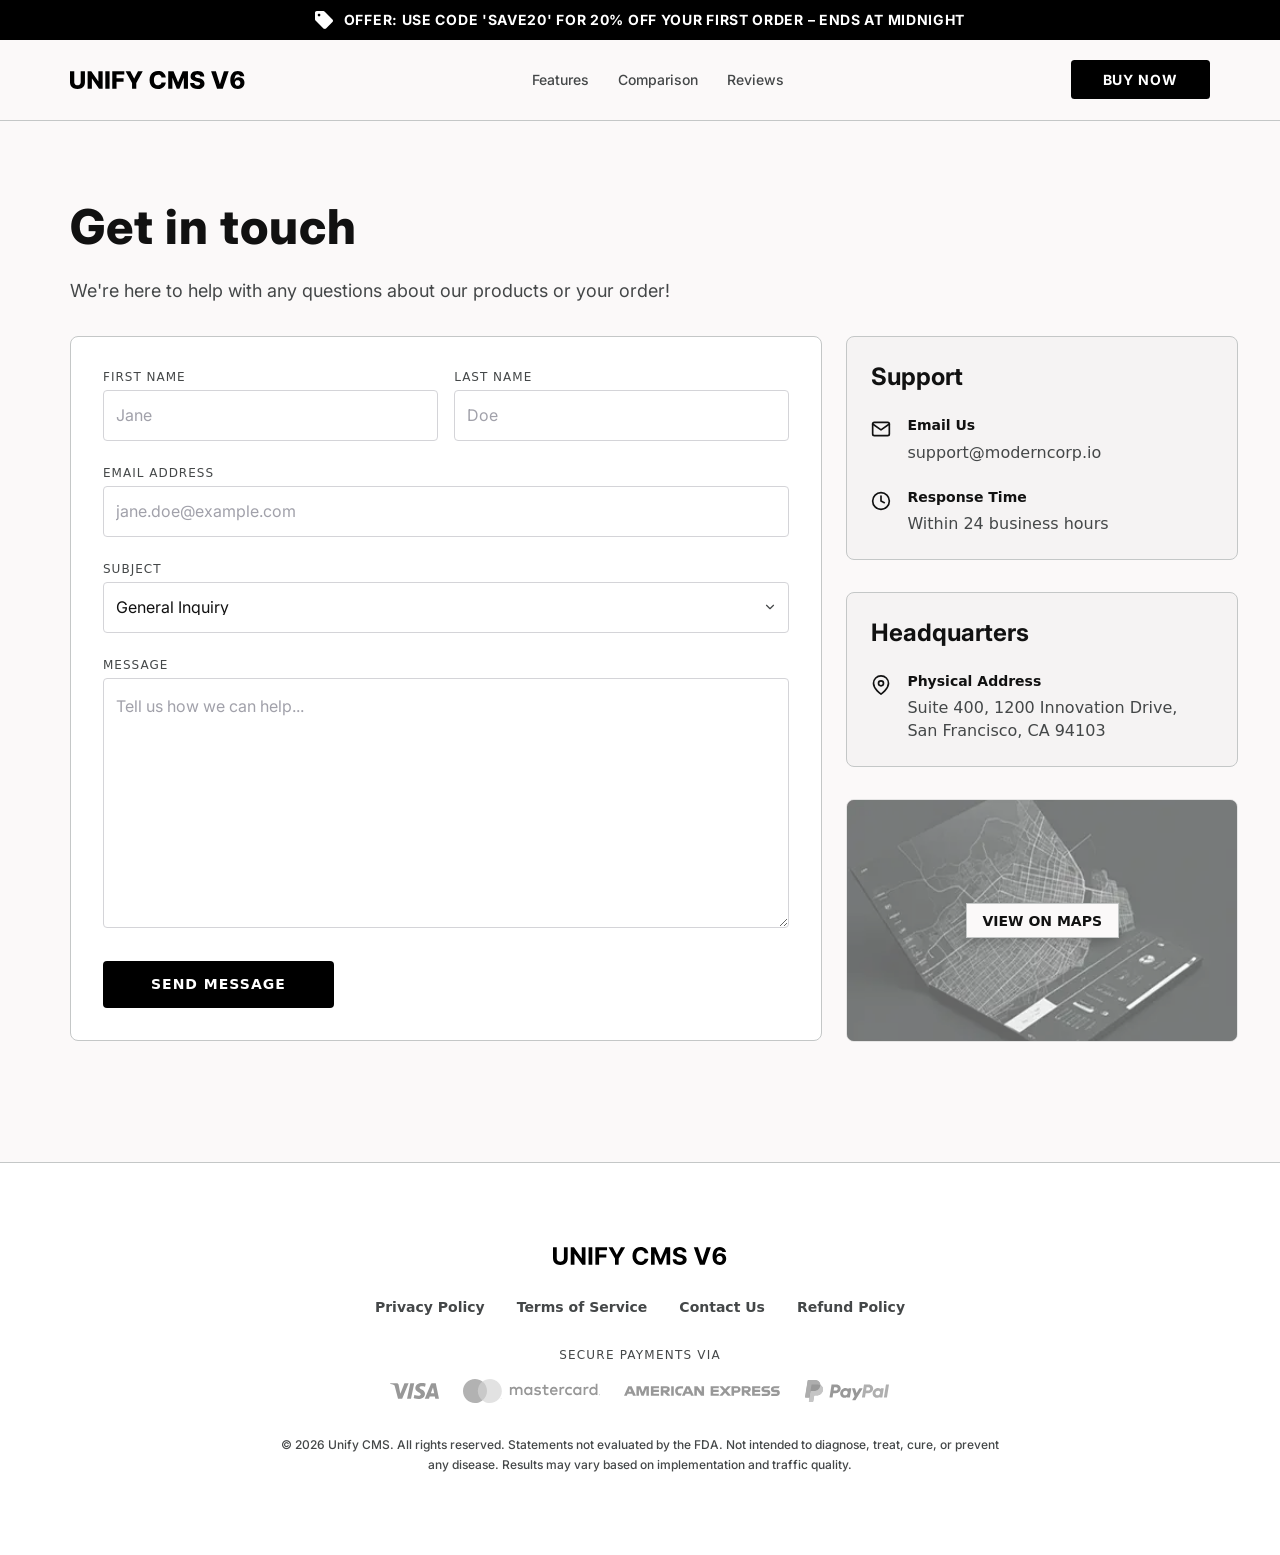
==== contact.html @ 2290f827 "chore: initialize project" ====
<!DOCTYPE html>
<html lang="en">
<head>
  <meta charset="UTF-8">
  <meta name="viewport" content="width=device-width, initial-scale=1.0">
  <title>Contact Us - Unify CMS V6</title>

  <!-- Google Fonts: Inter -->
  <link rel="preconnect" href="https://fonts.googleapis.com">
  <link rel="preconnect" href="https://fonts.gstatic.com" crossorigin>
  <link rel="preconnect" href="https://fonts.gstatic.com" crossorigin>
  <link href="https://fonts.googleapis.com/css2?family=Inter:ital,opsz,wght@0,14..32,100..900;1,14..32,100..900&display=swap" rel="stylesheet">

  <!-- Bootstrap 5 CDN -->
  <link href="https://cdn.jsdelivr.net/npm/bootstrap@5.3.3/dist/css/bootstrap.min.css" rel="stylesheet"
    integrity="sha384-QWTKZyjpPEjISv5WaRU9OFeRpok6YctnYmDr5pNlyT2bRjXh0JMhjY6hW+ALEwIH" crossorigin="anonymous">

  <!-- Custom CSS -->
  <link rel="stylesheet" href="css/style.css">
  <link rel="stylesheet" href="css/responsive.css">
  <link rel="stylesheet" href="css/contact.css">
</head>
<body class="contact-page">

  <!-- TOP BAR -->
  <div class="landing-top-bar">
    <div class="landing-container d-flex align-items-center justify-content-center landing-top-bar-inner ">
      <div class="landing-top-bar-marquee">
        <div class="landing-top-bar-track">
          <div class="landing-top-bar-content">
            <img src="images/top-bar-tag.svg" alt="Discount Offer" class="top-bar-icon">
            <span>OFFER: USE CODE 'SAVE20' FOR 20% OFF YOUR FIRST ORDER – ENDS AT MIDNIGHT</span>
          </div>
          <div class="landing-top-bar-content marquee-clone" aria-hidden="true">
            <img src="images/top-bar-tag.svg" alt="Discount Offer" class="top-bar-icon">
            <span>OFFER: USE CODE 'SAVE20' FOR 20% OFF YOUR FIRST ORDER – ENDS AT MIDNIGHT</span>
          </div>
          <div class="landing-top-bar-content marquee-clone" aria-hidden="true">
            <img src="images/top-bar-tag.svg" alt="Discount Offer" class="top-bar-icon">
            <span>OFFER: USE CODE 'SAVE20' FOR 20% OFF YOUR FIRST ORDER – ENDS AT MIDNIGHT</span>
          </div>
          <div class="landing-top-bar-content marquee-clone" aria-hidden="true">
            <img src="images/top-bar-tag.svg" alt="Discount Offer" class="top-bar-icon">
            <span>OFFER: USE CODE 'SAVE20' FOR 20% OFF YOUR FIRST ORDER – ENDS AT MIDNIGHT</span>
          </div>
        </div>
      </div>
    </div>
  </div>

  <!-- SITE HEADER -->
  <header class="site-header-unify header-section">
    <section class="landing-header">
      <div
        class="container-unify landing-container header-unify-wrapper d-flex align-items-center justify-content-between">
        <a class="brand-unify landing-logo" href="/">
           <img src="./images/UNIFY-brand-logo.svg" class="unify-brand" alt="Brand Logo" />
          <!-- <span class="landing-logo-text">UNIFY CMS V6</span> -->
        </a>

        <nav class="desktop-nav">
          <ul class="nav-unify landing-nav">
            <li><a class="nav-link-unify" href="#features">Features</a></li>
            <li><a class="nav-link-unify" href="#comparison">Comparison</a></li>
            <li><a class="nav-link-unify" href="#reviews">Reviews</a></li>
          </ul>
        </nav>

        <div class="header-actions-unify landing-header-actions">
          <a href="#order" class="landing-btn-buy">BUY NOW</a>
        </div>
      </div>
    </section>
  </header>

  <main class="contact-main-area">
    <section class="landing-section contact-section">
      <div class="landing-container">
        
        <!-- Hero Title & Subtitle -->
        <div class="contact-hero-area">
          <h1 class="contact-main-title">Get in touch</h1>
          <p class="contact-main-subtitle">
            We're here to help with any questions about our products or your order!
          </p>
        </div>
  
        <!-- Main Layout Grid: Form (Left) & Sidebar Info (Right) -->
        <div class="contact-layout-grid">
          
          <!-- Left Column: Contact Form Card -->
          <div class="contact-form-column">
            <div class="contact-form-card">
              <form id="contact-form" onsubmit="event.preventDefault(); alert('Thank you for contacting us! We will respond within 24 hours.');">
                
                <!-- First & Last Name Row -->
                <div class="form-row-names">
                  <div class="form-group">
                    <label for="first-name" class="contact-label">FIRST NAME</label>
                    <input type="text" id="first-name" name="first_name" class="contact-input" placeholder="Jane" required>
                  </div>
                  <div class="form-group">
                    <label for="last-name" class="contact-label">LAST NAME</label>
                    <input type="text" id="last-name" name="last_name" class="contact-input" placeholder="Doe" required>
                  </div>
                </div>
  
                <!-- Email Address -->
                <div class="form-group">
                  <label for="email-address" class="contact-label">EMAIL ADDRESS</label>
                  <input type="email" id="email-address" name="email" class="contact-input" placeholder="jane.doe@example.com" required>
                </div>
  
                <!-- Subject Select -->
                <div class="form-group">
                  <label for="subject" class="contact-label">SUBJECT</label>
                  <div class="select-wrapper">
                    <select id="subject" name="subject" class="contact-select" required>
                      <option value="general" selected>General Inquiry</option>
                      <option value="order_status">Order Status & Tracking</option>
                      <option value="refund">Returns & Refunds</option>
                      <option value="enterprise">Partnership & Enterprise</option>
                    </select>
                    <svg class="select-chevron-icon" viewBox="0 0 24 24" fill="none" stroke="currentColor" stroke-width="2" stroke-linecap="round" stroke-linejoin="round">
                      <polyline points="6 9 12 15 18 9"></polyline>
                    </svg>
                  </div>
                </div>
  
                <!-- Message Textarea -->
                <div class="form-group">
                  <label for="message" class="contact-label">MESSAGE</label>
                  <textarea id="message" name="message" class="contact-textarea" rows="5" placeholder="Tell us how we can help..." required></textarea>
                </div>
  
                <!-- Submit Button -->
                <div class="form-submit-row">
                  <button type="submit" class="unify-btn-primary-md">
                    SEND MESSAGE
                  </button>
                </div>
  
              </form>
            </div>
          </div>
  
          <!-- Right Column: Sidebar Info Cards -->
          <div class="contact-sidebar-column">
            
            <!-- Support Card -->
            <div class="contact-sidebar-card">
              <h3 class="sidebar-card-title">Support</h3>
              
              <div class="sidebar-info-item">
                <div class="info-icon-box">
                  <svg class="sidebar-svg-icon" viewBox="0 0 24 24" fill="none" stroke="currentColor" stroke-width="2" stroke-linecap="round" stroke-linejoin="round">
                    <path d="M4 4h16c1.1 0 2 .9 2 2v12c0 1.1-.9 2-2 2H4c-1.1 0-2-.9-2-2V6c0-1.1.9-2 2-2z"></path>
                    <polyline points="22,6 12,13 2,6"></polyline>
                  </svg>
                </div>
                <div class="info-text-box">
                  <div class="info-text-label">Email Us</div>
                  <a href="mailto:support@moderncorp.io" class="info-text-link">support@moderncorp.io</a>
                </div>
              </div>
  
              <div class="sidebar-info-item">
                <div class="info-icon-box">
                  <svg class="sidebar-svg-icon" viewBox="0 0 24 24" fill="none" stroke="currentColor" stroke-width="2" stroke-linecap="round" stroke-linejoin="round">
                    <circle cx="12" cy="12" r="10"></circle>
                    <polyline points="12 6 12 12 16 14"></polyline>
                  </svg>
                </div>
                <div class="info-text-box">
                  <div class="info-text-label">Response Time</div>
                  <div class="info-text-sub">Within 24 business hours</div>
                </div>
              </div>
            </div>
  
            <!-- Headquarters Card -->
            <div class="contact-sidebar-card">
              <h3 class="sidebar-card-title">Headquarters</h3>
              
              <div class="sidebar-info-item">
                <div class="info-icon-box">
                  <svg class="sidebar-svg-icon" viewBox="0 0 24 24" fill="none" stroke="currentColor" stroke-width="2" stroke-linecap="round" stroke-linejoin="round">
                    <path d="M21 10c0 7-9 13-9 13s-9-6-9-13a9 9 0 0 1 18 0z"></path>
                    <circle cx="12" cy="10" r="3"></circle>
                  </svg>
                </div>
                <div class="info-text-box">
                  <div class="info-text-label">Physical Address</div>
                  <div class="info-text-sub">
                    Suite 400, 1200 Innovation Drive,<br>
                    San Francisco, CA 94103
                  </div>
                </div>
              </div>
            </div>
  
            <!-- Stylized Map Card with "VIEW ON MAPS" -->
            <div class="contact-map-card">
              <div class="map-perspective-bg">
                <img src="./images/map-placeholder.webp" class="" />
              </div>
              <a href="https://maps.google.com" target="_blank" rel="noopener noreferrer" class="btn-view-map">
                VIEW ON MAPS
              </a>
            </div>
  
          </div>
  
        </div>
  
      </div>
    </section>
  </main>

  <!-- SITE FOOTER -->
  <footer class="site-footer-unify footer-section section-padding-unify">
    <div class="container-unify">
      <div class="row gy-5">
        <div class="col-lg-12 d-flex flex-column align-items-center text-center">
          <a class="brand-unify d-block landing-mb-40" href="/">
            <img src="images/footer-logo.svg" alt="" srcset="">
          </a>
          <div class="landing-footer-links">
            <a href="#">Privacy Policy</a>
            <a href="#">Terms of Service</a>
            <a href="#">Contact Us</a>
            <a href="#">Refund Policy</a>
          </div>
          <span class="secure-payment-text">SECURE PAYMENTS VIA</span>
          <div class="payment-card-holder">
            <img src="images/vs.svg" alt="" srcset="">
            <img src="images/mc.svg" alt="" srcset="">
            <img src="images/ae.svg" alt="" srcset="">
            <img src="images/pp.svg" alt="" srcset="">
          </div>
          <h6 class="footer-subtext-unify mb-0 mt-3">&copy; 2026 Unify CMS. All rights reserved. Statements not evaluated by the FDA. Not intended to diagnose, treat, cure, or prevent any
disease. Results may vary based on implementation and traffic quality.</h6>
        </div>
      </div>
    </div>
  </footer>

    <script src="https://code.jquery.com/jquery-3.7.1.min.js"></script>
    <script src="https://cdn.jsdelivr.net/npm/bootstrap@5.3.3/dist/js/bootstrap.bundle.min.js"
    integrity="sha384-YvpcrYf0tY3lHB60NNkmXc5s9fDVZLESaAA55NDzOxhy9GkcIdslK1eN7N6jIeHz"
    crossorigin="anonymous"></script>

    <script src="./js/app.js"></script>

</body>
</html>
---- css/style.css ----
/* ==========================================================================
   UNIFY CMS V6 - MASTER MAIN STYLESHEET 
   ========================================================================== */

:root {
  --font-main: "Inter", sans-serif;
  --bg-primary: #ffffff;
  --bg-secondary: #fafafa;
  --bg-tertiary: #e3e2e2;
  --bg-placeholder: #E9E8E7;
  --bg-dark: #000000;
  --text-primary: #111111;
  --text-secondary: #444748;
  --text-default: #1B1C1C;
  --text-light: #ffffff;
  --text-light-gray: #a1a1aa;
  --text-dark-gray: #333333;
  --border-color: #e5e5e5;
  --border-input: #d4d4d8;
  --color-error: #ef4444;
  --color-error-highlight: #FF0000;
  --color-error-ultra-light: #FFE6E6;
  --color-error-light: #f87171;
  --color-error-dark: #dc2626;
  --color-star: #facc15;
  --bg-default: #FBF9F9;
  --bg-grey: rgba(251, 249, 249, 1);
  --bg-quaternary: #F5F3F3;
  --border-default: #C4C7C7;
  --border-grey: rgba(196, 199, 199, 1);
  
  --h1-fw: 800;
  --h1-fs: 3.7500vw;
  --h1-lh: 4.1406vw;
  --h1-ls: -0.0674vw;
  --h2-fw: 700;
  --h2-fs: 2.5000vw;
  --h2-lh: 2.9688vw;
  --h2-ls: 0vw;
  --h3-fw: 700;
  --h3-fs: 1.8750vw;
  --h3-lh: 2.5000vw;
  --h3-ls: 0vw;
  --h4-fs: 1.8750vw;
  --h4-lh: 2.5000vw;
  --p-fw: 400;
  --p-fs: 1.2500vw;
  --p-lh: 1.9531vw;
  --p-ls: 0vw;
  --spacing-80: 6.2500vw;

  /* Accent & Status */
  --color-success: #16a34a;
  --color-success-light: #ECFFF3;
  --color-accent-paypal: #ffc439;
  --color-accent-applepay: #000000;

  /* Specific Hover / Active Button States */
  --btn-primary-hover-bg: #00000099;
  --btn-yellow-hover-bg: rgba(255, 196, 57, 0.6);
}

/* ==========================================================================
   HTML RESETS & GLOBAL ELEMENTS (h1-h6, p, Layout Utilities)
   ========================================================================== */
*, *::before, *::after {
  box-sizing: border-box;
}

body {
  background: var(--bg-default);
}

.landing-page {
  font-family: var(--font-main);
  color: var(--text-primary);
  background-color: var(--bg-default);
  overflow-x: hidden;
}

.landing-page h1, h1 {
  font-family: var(--font-main);
  font-weight: var(--h1-fw);
  font-size: var(--h1-fs);
  line-height: var(--h1-lh);
  /* letter-spacing: var(--h1-ls); */
}
.landing-page h2, h2 {
  font-family: var(--font-main);
  font-weight: var(--h2-fw);
  font-size: var(--h2-fs);
  line-height: var(--h2-lh);
  letter-spacing: var(--h2-ls);
  color: var(--text-default);
}
.landing-page h3, h3 {
  font-family: var(--font-main);
  font-weight: var(--h3-fw);
  font-size: var(--h3-fs);
  line-height: var(--h3-lh);
  letter-spacing: var(--h3-ls);
}

h4 {
  font-family: var(--font-main);
  font-weight: var(--h3-fw);
  font-size: var(--h4-fs);
  line-height: var(--h4-lh);
}

.landing-page p, p {
  font-family: var(--font-main);
  font-weight: var(--p-fw);
  font-size: var(--p-fs);
  line-height: var(--p-lh);
  letter-spacing: var(--p-ls);
}

.landing-container {
  width: 100% !important;
  max-width: 89.0625vw !important;
  margin: 0 auto;
  --bs-gutter-x: 1.6842vw;
}
.landing-text-center {
  text-align: center;
}
.landing-mt-40 {
  margin-top: 2.807vw;
}
.landing-mb-40 {
  margin-bottom: 2.807vw;
}
.landing-mt-48 {
  margin-top: 3.3684vw;
}
.landing-section {
  padding: var(--spacing-80) 0;
}

/* ==========================================================================
   BUTTON COMPONENTS (Class-Based Reusable Button Component Library)
   ========================================================================== */

.landing-btn {
  font-family: var(--font-main);
  box-sizing: border-box;
  text-decoration: none;
  cursor: pointer;
  user-select: none;
  transition: background-color 0.3s ease, color 0.3s ease, border-color 0.3s ease, opacity 0.3s ease, box-shadow 0.3s ease;
}

/* Primary Button (.unify-btn-primary) */
.unify-btn-primary {
  display: inline-flex;
  align-items: center;
  justify-content: center;
  background: var(--bg-dark);
  color: var(--bg-primary);
  font-family: var(--font-main);
  font-weight: 700;
  font-size: 1.8750vw;
  line-height: 2.5000vw;
  letter-spacing: 0.1563vw;
  text-align: center;
  text-transform: uppercase;
  text-decoration: none;
  padding: 1.5625vw 1.5625vw;
  border-radius: 0.6250vw;
  border: none;
  cursor: pointer;
  transition: background-color 0.3s ease, color 0.3s ease;
  box-shadow: 0 0.7813vw 1.1719vw #0000001A;
  box-sizing: border-box;
}
.unify-btn-primary-md {
  padding: 1.2500vw 3.7500vw;
  font-size: 1.0938vw;
  line-height: 1.1719vw;
  letter-spacing: 0.0781vw;
  font-weight: 700;
  border-radius: 0.3125vw;
  text-transform: uppercase;
  height: 3.6719vw;
  background-color: var(--bg-dark);
  color: var(--bg-primary);
  text-decoration: none;
  outline: none;
  border: none;
  transition: background-color 0.3s ease, color 0.3s ease;
}

/* Primary Button: Hover & Active States (#00000099) */
.unify-btn-primary:hover,
.unify-btn-primary:active,
.unify-btn-primary:focus-visible,
.unify-btn-primary.is-active,
.unify-btn-primary-md:hover,
.unify-btn-primary-md:active,
.unify-btn-primary-md:focus-visible {
  background-color: var(--btn-primary-hover-bg, #00000099) !important;
}

/* Yellow / PayPal Button (.unify-btn-yellow, .landing-btn-paypal) */
.unify-btn-yellow,
.landing-btn-paypal {
  display: inline-flex;
  align-items: center;
  justify-content: center;
  background-color: var(--color-accent-paypal, #FFC439);
  color: var(--text-primary, #111111);
  font-family: var(--font-main);
  font-weight: var(--h3-fw, 700);
  font-size: var(--h3-fs, 1.8750vw);
  line-height: var(--h3-lh, 2.5000vw);
  letter-spacing: 0.1563vw;
  text-align: center;
  text-transform: uppercase;
  text-decoration: none;
  padding: 1.1228vw 2.2456vw;
  border-radius: 0.6250vw;
  border: none;
  cursor: pointer;
  transition: background-color 0.3s ease, opacity 0.3s ease, color 0.3s ease;
  box-shadow: 0 0.7813vw 1.1719vw rgba(255, 196, 57, 0.2);
  box-sizing: border-box;
}

/* Yellow Button: Hover & Active States (#FFC439 with 60% opacity) */
.unify-btn-yellow:hover,
.unify-btn-yellow:active,
.unify-btn-yellow:focus-visible,
.unify-btn-yellow.is-active,
.landing-btn-paypal:hover,
.landing-btn-paypal:active,
.landing-btn-paypal:focus-visible,
.landing-btn-paypal.is-active {
  background-color: var(--btn-yellow-hover-bg, rgba(255, 196, 57, 0.6)) !important;
  color: var(--text-primary, #111111) !important;
}

/* PayPal Logo Icon Helper */
.landing-btn-paypal svg,
.landing-btn-paypal img {
  height: 1.8750vw;
  width: auto;
  display: block;
}

/* Outline / Action Button (.unify-btn-outline, .landing-btn-action) */
.unify-btn-outline,
.landing-btn-action {
  display: inline-flex;
  align-items: center;
  justify-content: center;
  background-color: var(--bg-primary);
  color: var(--text-primary);
  font-family: var(--font-main);
  font-weight: var(--h3-fw, 700);
  font-size: 1.0938vw;
  line-height: 1.4063vw;
  letter-spacing: 0.0781vw;
  text-align: center;
  text-transform: uppercase;
  text-decoration: none;
  padding: 0.7813vw 1.8750vw;
  border-radius: 0.3906vw;
  border: 1px solid var(--border-input);
  cursor: pointer;
  transition: background-color 0.2s ease, border-color 0.2s ease, color 0.2s ease;
  box-sizing: border-box;
}

/* Outline Button: Hover & Active States */
.unify-btn-outline:hover,
.unify-btn-outline:active,
.unify-btn-outline:focus-visible,
.unify-btn-outline.is-active,
.landing-btn-action:hover,
.landing-btn-action:active,
.landing-btn-action:focus-visible,
.landing-btn-action.is-active {
  background-color: var(--bg-quaternary);
  border-color: var(--bg-dark);
  color: var(--text-primary);
}

/* Explicit Action REMOVE variant */
.landing-btn-action.is-remove,
.landing-btn-action--remove {
  background-color: var(--bg-primary);
  border-color: var(--border-input);
  color: var(--text-primary);
}

.landing-btn-action.is-remove:hover,
.landing-btn-action.is-remove:active,
.landing-btn-action--remove:hover,
.landing-btn-action--remove:active {
  background-color: var(--bg-quaternary);
  border-color: var(--bg-dark);
  color: var(--text-primary);
}

/* Header Buy Button (.landing-btn-buy) */
.landing-btn-buy {
  display: inline-flex;
  align-items: center;
  justify-content: center;
  background: var(--bg-dark);
  color: var(--text-light);
  text-decoration: none;
  width: 10.8594vw;
  height: 3.0469vw;
  border-radius: 0.2807vw;
  font-family: var(--font-main);
  font-weight: 700;
  font-size: 1.0938vw;
  line-height: 1.1719vw;
  letter-spacing: 0.0781vw;
  text-align: center;
  text-transform: uppercase;
  border: none;
  cursor: pointer;
  padding: 0;
  transition: background .3s;
}

.landing-btn-buy:hover,
.landing-btn-buy:active {
  background: #00000099;
  color: var(--text-light);
}

/* Button Utility Modifiers */
.landing-btn-full {
  width: 100% !important;
}

.landing-btn-sm {
  font-size: 1.0156vw;
  line-height: 1.4063vw;
  padding: 0.6250vw 1.2500vw;
  border-radius: 0.3125vw;
}

.landing-btn-lg {
  font-size: 2.0313vw;
  line-height: 2.6563vw;
  padding: 1.2500vw 2.5000vw;
  border-radius: 0.7813vw;
}

/* ==========================================================================
   4TH. HEADER VARIANTS (Global Secondary Header Component)
   Supports: .unify-header-secondary, .checkout-header, .upsell-header, .header-v2
   ========================================================================== */
.unify-header-secondary,
.checkout-header,
.upsell-header,
.header-v2 {
  width: 100%;
  background-color: var(--bg-default);
  border-bottom: 0.0781vw solid var(--border-default);
  box-sizing: border-box;
}

.unify-header-secondary-container,
.checkout-container,
.header-v2-container {
  width: 100%;
  margin-left: auto;
  margin-right: auto;
  box-sizing: border-box;
}

/* Secondary Header Logo */
.unify-header-secondary-logo,
.checkout-logo,
.upsell-logo,
.header-v2-logo {
  font-family: var(--font-main, "Inter", sans-serif);
  font-weight: 800;
  color: var(--text-primary, #111111);
  text-decoration: none;
  letter-spacing: 0;
  text-transform: uppercase;
  display: inline-block;
  line-height: 1;
  transition: opacity 0.2s ease;
}

.unify-header-secondary-logo:hover,
.checkout-logo:hover,
.upsell-logo:hover,
.header-v2-logo:hover {
  color: var(--text-primary, #111111);
  opacity: 0.85;
}

/* Secondary Header Badges Container */
.unify-header-secondary-badges,
.checkout-header-badges,
.upsell-header-badges,
.header-v2-badges {
  display: flex;
  align-items: center;
}

/* Secondary Header Badge Item */
.header-badge-item {
  display: inline-flex;
  align-items: center;
  font-family: var(--font-main, "Inter", sans-serif);
  font-weight: 600;
  color: var(--text-secondary);
  user-select: none;
}

.header-badge-item svg,
.header-badge-icon {
  flex-shrink: 0;
  display: block;
}

.header-badge-item span {
  white-space: nowrap;
}


/* --------------------------------------------------------------------------
SITE FOOTER
   -------------------------------------------------------------------------- */
.site-footer-unify {
  padding: var(--spacing-80) 0;
  border-top: 1px solid var(--border-default);
  background: var(--bg-primary);
  overflow: hidden;
}
.site-footer-unify .brand-unify {
  margin-bottom: 2.5000vw;
}
.site-footer-unify .brand-unify img {
  width: 13.5937vw;
}
.landing-footer-links {
  display: flex;
  gap: 2.5000vw;
}
.landing-footer-links a {
  color: var(--text-secondary);
  text-decoration: none;
  font-size: 1.0938vw;
  line-height: 1.2500vw;
  font-weight: 600;
}
.landing-footer-links a:hover {
  text-decoration: underline;
}
.secure-payment-text {
  display: block;
  margin-top: 2.5000vw;
  margin-bottom: 1.2500vw;
  font-weight: 500;
  font-style: normal;
  font-size: 0.9375vw;
  line-height: 1.2500vw;
  letter-spacing: 0.0938vw;
  text-align: center;
  color: var(--text-secondary);
}
.payment-card-holder {
  display: flex;
  gap: 1.8750vw;
}
.payment-card-holder img {
  width: auto;
  display: block;
  height: 1.8750vw;
  object-fit: cover;
  opacity: .4;
}
.footer-subtext-unify {
  font-family: Inter, sans-serif;
  font-weight: 500;
  font-style: normal;
  font-size: 0.9375vw;
  line-height: 1.5625vw;
  letter-spacing: 0vw;
  text-align: center;
  vertical-align: middle;
  max-width: 57vw;
  margin-top: 2.5000vw !important;
  color: var(--text-secondary);
}
/* ---------------------------------------------- */


/* --------------------------------------------------------------------------
   HOMEPAGE SECTION 01: TOP ANNOUNCEMENT BAR
   -------------------------------------------------------------------------- */
.landing-top-bar {
  background: var(--bg-dark);
  color: var(--text-light);
  padding: 0.8615vw 0;
}
.landing-top-bar-marquee {
  width: var(--container-width);
  margin: 0 auto;
  display: flex;
  justify-content: center;
}
.landing-top-bar-track {
  display: flex;
  align-items: center;
  justify-content: center;
}
.landing-top-bar-content {
  display: inline-flex;
  align-items: center;
  justify-content: center;
  gap: 0.8594vw;
}
.landing-top-bar-content.marquee-clone {
  display: none; /* Hidden on desktop */
}
.landing-top-bar-inner {
  gap: 0.8421vw;
}
.landing-top-bar span {
  font-family: var(--font-main);
  font-weight: 700;
  font-size: 1.0938vw;
  line-height: 1.2500vw;
  letter-spacing: 0.0547vw;
  text-align: center;
  text-transform: uppercase;
}
.landing-top-bar-inner img {
  width: 1.4035vw;
  height: 1.4035vw;
}

/* --------------------------------------------------------------------------
   HOMEPAGE SECTION 02: PRIMARY SITE HEADER & NAVIGATION (<!-- SITE HEADER -->)
   -------------------------------------------------------------------------- */
.header-section {
  border-bottom: 1px solid var(--border-grey);
  background: var(--bg-grey);
}
.landing-header {
  height: var(--spacing-80);
  margin: 0 auto;
  opacity: 1;
  display: flex;
  align-items: center;
}
.landing-header .landing-container {
  width: 100% !important;
}
header .unify-brand {
  display: block;
  width: 13.6719vw;
  height: 2.5000vw;
  background-size: cover;
}
header .unify-brand:hover {
  opacity: 0.8;
}
.landing-logo {
  text-decoration: none;
  color: var(--bg-dark);
  font-weight: 800;
  font-size: 1.8750vw;
}
/* .landing-logo-text {
  letter-spacing: -0.0351vw;
} */
.landing-nav {
  display: flex;
  list-style: none;
  margin: 0;
  padding: 0;
  gap: 2.2456vw;
}
.landing-nav .nav-link-unify {
  text-decoration: none;
  color: var(--text-secondary);
  font-family: var(--font-main);
  font-weight: 500;
  font-size: 1.0938vw;
  line-height: 1.2500vw;
  letter-spacing: 0px;
}
.landing-nav .nav-link-unify:hover {
  color: var(--bg-dark);
}

/* --------------------------------------------------------------------------
   HOMEPAGE SECTION: HERO SECTION
   -------------------------------------------------------------------------- */
.landing-hero {
  padding: 6.2500vw 0;
  padding-bottom: 3.7500vw;
}
.landing-hero-row {
  --bs-gutter-x: 1.6842vw;
}
.landing-hero-left {
  padding-right: 1.9vw;
}
.landing-hero-left-inner {
  padding-top: 1.2500vw;
}
.low-stock-badge {
  display: inline-flex;
  align-items: center;
  border: 0.0702vw solid var(--color-error-light);
  background: var(--color-error-ultra-light);
  color: var(--text-default);
  padding: 0.3125vw 0.9375vw;
  border-radius: 2.807vw;
  font-size: 0.9375vw;
  font-weight: 700;
  margin-bottom: 2.1875vw;
}
.low-stock-dot {
  width: 0.5614vw;
  height: 0.5614vw;
  background: var(--color-error-dark);
  border-radius: 50%;
  margin-right: 0.6250vw;
  animation: pulse .3s ease-in-out infinite;
}
.landing-hero-title {
  margin-bottom: 2.8125vw;
}
.landing-hero-features {
  list-style: none;
  padding: 0;
  margin: 0 0 3.1250vw 0;
  padding-right: 2.1vw;
}
.landing-hero-features li {
  display: flex;
  align-items: flex-start;
  margin-bottom: 1.5625vw;
  font-size: 1.4063vw;
  color: var(--text-secondary);
  line-height: 2.1094vw;
}
.landing-hero-features svg,
.landing-hero-features img {
  width: 1.5625vw;
  height: 1.5625vw;
  color: var(--bg-dark);
  margin-right: 0.8421vw;
  flex-shrink: 0;
  margin-top: 0.3125vw;
  background-size: cover;
}
.landing-hero .unify-btn-primary {
  width: 100%;
}
.landing-hero-left-inner .landing-hero-left-moneyback {
  text-align: center;
  font-size: 0.9375vw;
  line-height: 1.2500vw;
  letter-spacing: 0;
  font-weight: 500;
  margin-top: 1.2500vw;
  margin-bottom: 0;
  color: var(--text-secondary);
}
.landing-hero-right {
  padding-left: 1.8421vw;
  padding-right: 0.8421vw;
}
.landing-hero-right img {
  min-height: 42.6563vw;
}

/* Hero Form Card (Existing Preserved) */
.landing-form-card {
  background: var(--bg-secondary);
  border: 1px solid var(--border-color);
  padding: 2.3vw;
  padding-top: 2vw;
  border-radius: 0.5614vw;
  box-shadow: 0 1.4035vw 3.5088vw rgba(0, 0, 0, 0.05);
}
.landing-form-card form {
  padding-inline: 0.5vw;
}
.landing-form-title {
  font-family: var(--font-main);
  font-weight: var(--h2-fw);
  font-size: var(--h2-fs);
  line-height: var(--h2-lh);
  letter-spacing: var(--h2-ls);
  vertical-align: middle;
  margin-bottom: 1.6vw;
}
.landing-form-group,
.landing-form-row {
  margin-bottom: 1.1228vw;
}
.landing-form-row {
  display: flex;
  flex-wrap: wrap;
  margin-right: -0.5614vw;
  margin-left: -0.5614vw;
}
.landing-form-row > [class*="col-"] {
  padding-right: 0.5614vw;
  padding-left: 0.5614vw;
}
.landing-form-label {
  display: block;
  font-size: 0.8421vw;
  font-weight: 600;
  color: var(--text-secondary);
  margin-bottom: 0.4211vw;
  letter-spacing: 0.0351vw;
}
.landing-form-input {
  width: 100%;
  padding: 0.8421vw;
  font-size: 1.1228vw;
  border: 1px solid var(--border-input);
  border-radius: 0.2807vw;
  background: var(--bg-primary);
  color: var(--bg-dark);
  outline: none;
  font-family: inherit;
}
.landing-form-input:focus {
  border-color: var(--bg-dark);
}
.landing-input-error {
  border-color: var(--color-error);
}
.landing-error-text {
  color: var(--color-error);
  font-size: 0.8421vw;
  margin-top: 0.2807vw;
}
.landing-form-card .unify-btn-primary {
  margin-top: 1.1228vw;
  padding: 1.4035vw;
  font-size: 1.6842vw;
  line-height: 2.2456vw;
  letter-spacing: 0.1404vw;
  border-radius: 8px;
}
.landing-secure-note {
  display: flex;
  align-items: center;
  justify-content: center;
  font-size: 0.8421vw;
  color: var(--text-secondary);
  margin-top: 1.1228vw;
}
.landing-secure-note svg {
  width: 0.9825vw;
  height: 0.9825vw;
  margin-right: 0.4211vw;
}

/* Hero Testimonial Card (Existing Preserved) */
.landing-hero-testimonial {
  background: var(--bg-secondary);
  border: 0.0702vw solid var(--border-color);
  padding: 1.6842vw;
  border-radius: 0.5614vw;
}
.landing-testimonial-quote {
  font-style: italic;
  font-size: 1.1228vw;
  line-height: 1.6842vw;
  color: var(--text-dark-gray);
  margin-bottom: 1.6842vw;
}

/* --------------------------------------------------------------------------
   HOMEPAGE SECTION 04: TRUST LOGOS
   -------------------------------------------------------------------------- */
.landing-trust {
  padding: 0;
  text-align: center;
}
.landing-trust-inner {
  padding: 2.5000vw 0 6.2500vw 0;
  border-top: 0.0702vw solid var(--border-color);
}
.landing-trust-label {
  font-size: 0.9375vw;
  line-height: 1.2500vw;
  font-weight: 700;
  color: var(--text-secondary);
  letter-spacing: 0.1563vw;
  margin-bottom: 1.8750vw;
  text-transform: uppercase;
}
.landing-trust-slider {
  display: flex;
  align-items: center;
  justify-content: center;
  gap: 3.7500vw;
}
.landing-trust-slider img {
  display: block;
  width: auto;
  height: 1.8750vw;
  object-fit: cover;
  cursor: pointer;
  opacity: .3;
  transition: .3s ease-in-out;
}
.landing-trust-slider img:hover {
  opacity: 1;
}
.landing-trust-logos {
  display: flex;
  justify-content: center;
  gap: 4.4912vw;
  align-items: center;
  flex-wrap: wrap;
}
.landing-logo-placeholder {
  font-size: 1.6842vw;
  font-weight: 700;
  color: var(--text-light-gray);
}

/* --------------------------------------------------------------------------
   HOMEPAGE SECTION 05: ENGINEERED SECTION
   -------------------------------------------------------------------------- */
.landing-engineered {
  background: var(--bg-quaternary);
  padding: 6.2500vw 0;
}
.landing-engineered .section-title {
  margin-bottom: 2.5000vw;
}
.landing-engineered p {
  font-size: 1.4063vw;
  line-height: 2.1094vw;
  font-weight: 400;
}
.landing-section-title {
  font-family: var(--font-main);
  font-weight: 700;
  font-size: 2.2456vw;
  line-height: 2.6667vw;
  letter-spacing: 0vw;
  text-align: center;
  vertical-align: middle;
  margin-bottom: 1.6842vw;
}
.landing-section-subtitle {
  font-size: 1.2632vw;
  line-height: 1.9649vw;
  max-width: 47.1579vw;
  margin: 0 auto;
  color: var(--text-secondary);
}

/* --------------------------------------------------------------------------
   HOMEPAGE SECTION 06: FEATURES / BENEFITS
   -------------------------------------------------------------------------- */
.landing-features .landing-section-title {
  padding-top: .3vw;
}
.landing-features-grid {
  display: grid;
  grid-template-columns: repeat(3, 1fr);
  margin-top: 3.7500vw;
  gap: 2.5000vw;
  margin-inline: 0;
}
.landing-features-grid .col-md-4,
.landing-materials-grid {
  --bs-gutter-x: 0;
  width: 100%;
}
.landing-feature-card {
  background: var(--bg-default);
  border: 0.0702vw solid var(--border-default);
  padding: 2.504vw;
  border-radius: 0.6250vw;
  height: 100%;
  gap: 1.5625vw;
}
.landing-feature-icon,
.landing-feature-card img{
  width: 2.3438vw;
  height: 2.3438vw;
  color: var(--bg-dark);
  background-image: cover;
}
.landing-feature-title {
  font-size: 1.4035vw;
  font-weight: 700;
  margin-bottom: 0px;
}
.landing-page p.landing-feature-desc {
  font-family: "Inter", sans-serif;
  font-weight: 400;
  font-style: normal;
  font-size: 1.2500vw;
  line-height: 1.9531vw;
  letter-spacing: 0;
  color: var(--text-secondary);
  margin: 0;
}

/* --------------------------------------------------------------------------
   HOMEPAGE SECTION 07: DARK STRIP
   -------------------------------------------------------------------------- */
.landing-dark-strip {
  background: var(--bg-dark);
  color: var(--text-light);
  padding: 6.2500vw 0;
}
.landing-stat-col {
  text-align: center;
}
.landing-stat-border {
  border-left: 0.0702vw solid #8583834D;
}
.landing-stat-label {
  font-size: 1.0938vw;
  line-height: 1.2500vw;
  font-weight: 600;
  color: var(--bg-primary);
  opacity: 60%;
  margin-bottom: 0.9375vw;
}
.landing-stat-value {
  font-size: 1.8750vw;
  line-height: 2.5000vw;
  font-weight: 700;
  color: var(--bg-primary);
}

/* --------------------------------------------------------------------------
   HOMEPAGE SECTION 08: 3-STEP PROCESS
   -------------------------------------------------------------------------- */
.landing-process {
  padding: var(--spacing-80) 0;
}
.landing-process-grid {
  margin-top: 3.7500vw;
}
.landing-process-grid .col-md-4 {
  --bs-gutter-x: clamp(3.7500vw, 3.7500vw, 3.7500vw);
}
.landing-process-card {
  text-align: center;
  position: relative;
}
.landing-process-num {
  width: fit-content;
  height: auto;
  padding: 1.5625vw 2.0313vw;
  background: var(--bg-dark);
  color: var(--text-light);
  display: flex;
  align-items: center;
  justify-content: center;
  font-size: 1.4063vw;
  line-height: 1.8750vw;
  font-weight: 700;
  border-radius: 0.8421vw;
  margin: 0 auto 1.8750vw auto;
}
.landing-img-placeholder {
  background: var(--bg-placeholder);
  width: 100%;
  height: 15.2344vw;
  border-radius: 0.6250vw;
  display: flex;
  flex-direction: column;
  align-items: center;
  justify-content: center;
  color: var(--text-secondary);
  margin-bottom: 1.8750vw;
  object-fit: cover;
  border: 1px solid var(--border-default);
}
.landing-img-placeholder svg {
  width: 4.2969vw;
  height: 3.7500vw;
  margin-bottom: 1.5625vw;
}
.landing-img-placeholder img {
  width: 100%;
  height: 100%;
  background-size: cover;
}
.landing-process-title {
  font-size: 1.4035vw;
  font-weight: 700;
  margin-bottom: 1.8750vw;
}
.landing-process-desc {
  font-size: 1.1228vw;
  color: var(--text-secondary);
  line-height: 1.6842vw;
  padding: 0 1.1228vw;
  max-width: 97%;
  margin-bottom: 0;
}

/* --------------------------------------------------------------------------
   HOMEPAGE SECTION 09: INGREDIENTS / MATERIALS
   -------------------------------------------------------------------------- */
.landing-materials {
  background: var(--bg-tertiary);
  padding: var(--spacing-80) 0;
}
.landing-materials-grid {
  display: grid;
  grid-template-columns: repeat(4, 1fr);
  margin-top: 3.7500vw;
  gap: 1.8750vw;
}
.landing-materials-grid .col-md-3 {
  width: 100%;
}
.landing-material-card {
  background: var(--bg-primary);
  padding: 1.8750vw;
  height: 100%;
  border-radius: 0.6250vw;
}
.landing-material-title {
  font-size: 1.0938vw;
  line-height: 1.2500vw;
  font-weight: 700;
  text-transform: uppercase;
  padding-bottom: 1.2500vw;
  margin: 0;
}
.landing-page p.landing-material-desc {
  color: var(--text-secondary);
  margin: 0;
  font-size: 1.2500vw;
  line-height: 1.9531vw;
}

/* --------------------------------------------------------------------------
   HOMEPAGE SECTION 10: COMPARISON
   -------------------------------------------------------------------------- */
.landing-comparison {
  padding: var(--spacing-80) 0;
  background: var(--bg-primary);
}
.landing-table-wrapper {
  margin-top: 3.7500vw;
  overflow-x: auto;
}
.landing-table {
  width: 100%;
  max-width: 100%;
  border-collapse: collapse;
  margin: 0 auto;
  text-align: left;
}
.landing-table th,
.landing-table td {
  padding: 1.8750vw;
  border-bottom: 0.0702vw solid var(--border-default);
  font-size: 1.2500vw;
  line-height: 2.0313vw;
  text-align: left;
}
.landing-table th {
  border-bottom: none;
}
.landing-table th:first-child,
.landing-table td:first-child {
  text-align: left;
  min-height: 72px;
}
.landing-table th:first-child {
  min-width: 42.1875vw;
  border-top-left-radius: 8px;
  border-bottom-left-radius: 8px;
}
.landing-table th:last-child {
  border-top-right-radius: 8px;
  border-bottom-right-radius: 8px;
}
.landing-table th {
  font-size: 1.0938vw;
  line-height: 1.3281vw;
  font-weight: 700;
  background: #f5f3f3;
  text-align: left;
  color: var(--text-secondary);
  text-transform: uppercase;
  min-width: 23.4375vw;
}
.landing-table-highlight {
  background: var(--bg-secondary);
}
.landing-table th.landing-table-highlight {
  background: var(--bg-dark);
  color: var(--text-light);
}
.landing-table svg,
.landing-table-highlight img {
  width: 1.5625vw;
  height: 1.5625vw;
  color: var(--bg-dark);
  background-size: cover;
}
.landing-table-minus {
  color: var(--text-light-gray);
  font-weight: 700;
  opacity: 40%;
}

/* --------------------------------------------------------------------------
   HOMEPAGE SECTION 11: TODAY CTA
   -------------------------------------------------------------------------- */
.landing-today {
  background: var(--bg-quaternary);
  padding: var(--spacing-80) 0;
}
.landing-today .section-title {
  margin-bottom: 2.5000vw;
}
.landing-today .landing-section-subtitle {
  font-size: 1.4063vw;
  line-height: 2.1094vw;
  margin-bottom: 2.5000vw;
}
.landing-today .unify-btn-primary {
  max-width: 42.6563vw;
  width: 100%;
  margin-inline: auto;
}

/* --------------------------------------------------------------------------
   HOMEPAGE SECTION 12: CUSTOMER FEEDBACK
   -------------------------------------------------------------------------- */
.landing-feedback {
  padding: var(--spacing-80) 0;
}
.landing-feedback-grid {
  margin-top: 3.7500vw;
  row-gap: 1.6842vw;
}
.landing-feedback-grid .col-md-4 {
  --bs-gutter-x: clamp(2.5000vw, 2.5000vw, 2.5000vw);
}
.landing-feedback-card {
  background: var(--bg-default);
  border: 0.0702vw solid var(--border-default);
  padding: 2.5000vw;
  border-radius: 0.5614vw;
  height: 100%;
}
.landing-stars {
  display: flex;
  align-items: center;
  gap: 0.3125vw;
}
.landing-stars svg,
.landing-stars img {
  width: 1.5625vw;
  height: 1.4844vw;
  background-size: cover;
}
.landing-page p.landing-feedback-quote {
  color: var(--text-default);
  padding: 1.8750vw 0;
  max-width: 20.4912vw;
  font-size: 1.2500vw;
  line-height: 1.9531vw;
  margin: 0;
  font-style: italic;
}
.landing-testimonial-author {
  display: flex;
  align-items: center;
}
.landing-author-avatar {
  width: 3.7500vw;
  height: 3.7500vw;
  border-radius: 0.9375vw;
  background: var(--bg-placeholder);
  display: flex;
  align-items: center;
  justify-content: center;
  margin-right: 1.2500vw;
  overflow: hidden;
}
.landing-author-avatar svg {
  width: 2.2456vw;
  height: 2.2456vw;
}
.landing-author-info {
  display: flex;
  flex-direction: column;
  gap: 0.3125vw;
}
.landing-author-info strong {
  font-size: 1.0938vw;
  line-height: 1.2500vw;
  color: var(--text-default);
}
.landing-author-info span {
  font-size: 0.9375vw;
  line-height: 1.2500vw;
  font-weight: 500;
  color: var(--text-secondary);
}

/* --------------------------------------------------------------------------
   HOMEPAGE SECTION 13: FAQ
   -------------------------------------------------------------------------- */
.landing-faq {
  padding: 0 0 var(--spacing-80);
}
.landing-faq-accordion {
  margin: 5.0000vw auto 0;
  max-width: 60.0000vw;
}
.landing-accordion-item {
  border: 0.0702vw solid var(--border-default) !important;
  border-radius: 0.6250vw !important;
  background: transparent;
  margin-bottom: 1.2500vw;
}
button.accordion-button.landing-accordion-btn {
  font-size: 1.0938vw;
  line-height: 1.2500vw;
  letter-spacing: 0vw;
  padding: 1.5625vw 1.8750vw;
}
.accordion-button::after {
  width: 1.0938vw;
  height: 0.7813vw;
  background-size: cover;
}
.landing-accordion-btn {
  font-family: "Inter", sans-serif;
  font-weight: 700;
  font-style: normal;
  font-size: 0.9825vw;
  line-height: 1.1228vw;
  letter-spacing: 0;
  vertical-align: middle;
  color: var(--text-default);
  padding: 1.6842vw;
  box-shadow: none !important;
  background: transparent !important;
}
.landing-accordion-btn:not(.collapsed) {
  color: var(--bg-dark);
}
.landing-accordion-body {
  font-size: 1.2500vw;
  line-height: 1.9531vw;
  color: var(--text-default);
  padding: 0 1.8750vw 1.5625vw;
}

/* ==========================================================================
   HOMEPAGE SECTION 15: ANIMATIONS & KEYFRAMES
   ========================================================================== */
@keyframes pulse {
  0%, 100% {
    opacity: 1;
    transform: scale(1);
  }

  50% {
    opacity: 0.85;
    transform: scale(1.02);
  }
}





/* Secondary Header - Desktop */
@media (min-width: 1024px) {
  .checkout-container,
  .unify-header-secondary-container,
  .header-v2-container {
    width: 89.0625vw !important; /* 1140px / 1280px */
    max-width: 89.0625vw !important;
    margin: 0 auto;
    --bs-gutter-x: 1.6842vw;
  }

  .unify-header-secondary,
  .checkout-header,
  .upsell-header,
  .header-v2 {
    padding: 1.8750vw 0;
  }

  .unify-header-secondary-logo,
  .checkout-logo,
  .upsell-logo,
  .header-v2-logo {
    font-size: 1.8750vw;
    line-height: 2.5000vw;
    font-weight: 800;
    letter-spacing: 0;
  }

  .unify-header-secondary-badges,
  .checkout-header-badges,
  .upsell-header-badges,
  .header-v2-badges {
    gap: 2.5000vw;
  }

  .header-badge-item {
    font-size: 1.0938vw;
    line-height: 1.2500vw;
    gap: 0.6250vw;
    font-weight: 700;
    align-items: end;
  }

  .header-badge-item svg,
  .header-badge-item img {
    width: 1.2500vw;
    height: 1.5625vw;
    background-size: cover;
  }

  .header-badge-icon {
    width: 1.25vw;
    height: 1.25vw;
  }
}

/* Secondary Header - Tablet Media Query (768px to 1023.98px) */
@media (min-width: 768px) and (max-width: 1023.98px) {
  .checkout-container,
  .unify-header-secondary-container,
  .header-v2-container {
    width: 92% !important;
    max-width: 720px !important;
    padding: 0 15px !important;
  }

  .unify-header-secondary,
  .checkout-header,
  .upsell-header,
  .header-v2 {
    padding: 16px 0;
  }

  .unify-header-secondary-logo,
  .checkout-logo,
  .upsell-logo,
  .header-v2-logo {
    font-size: 20px;
    line-height: 26px;
  }

  .unify-header-secondary-badges,
  .checkout-header-badges,
  .upsell-header-badges,
  .header-v2-badges {
    gap: 16px;
  }

  .header-badge-item {
    font-size: 13px;
    line-height: 16px;
    gap: 6px;
  }

  .header-badge-item svg,
  .header-badge-icon {
    width: 16px;
    height: 16px;
  }

  /* --== Button Tablet Responsive ==-- */
  .unify-btn-primary,
  .unify-btn-yellow,
  .landing-btn-paypal {
    font-size: 22px;
    line-height: 28px;
    letter-spacing: 2px;
    padding: 16px 24px;
    border-radius: 8px;
    box-shadow: 0 10px 15px #0000001A;
  }

  .landing-btn-paypal svg,
  .landing-btn-paypal img {
    height: 24px;
  }

  .unify-btn-outline,
  .landing-btn-action {
    font-size: 13px;
    line-height: 18px;
    letter-spacing: 1px;
    padding: 9px 18px;
    border-radius: 5px;
  }
}

/* Secondary Header - Mobile Media Query (<= 767.98px) */
@media (max-width: 767.98px) {
  .checkout-container,
  .unify-header-secondary-container,
  .header-v2-container {
    width: 100% !important;
    max-width: 100% !important;
    padding-left: 20px !important;
    padding-right: 20px !important;
    overflow: hidden;
    --bs-gutter-x: 0;
  }
  .unify-header-secondary {
    padding: 16px 0;
    height: 81px;
  }
  .unify-header-secondary-logo,
  .checkout-logo,
  .upsell-logo,
  .header-v2-logo {
    font-size: 20px;
    line-height: 28px;
  }
  .unify-header-secondary-badges,
  .checkout-header-badges,
  .upsell-header-badges,
  .header-v2-badges {
    flex-direction: column;
    align-items: flex-end;
    gap: 10px;
  }
  .header-badge-item {
    font-size: 14px;
    line-height: 16px;
    font-weight: 700;
    gap: 8px;
  }
  .header-badge-item svg,
  .header-badge-icon,
  .header-badge-item img {
    width: 13px;
    height: 13px;
  }

  .landing-section {
    padding: 80px 0;
  }

  /* --== Button Mobile Responsive ==-- */
  .unify-btn-primary {
    border-radius: 8px;
    font-size: 20px;
    line-height: 26px;
    letter-spacing: 2.4px;
    padding: 16px 20px;
    box-shadow: 0 10px 15px #0000001A;
  }
  .unify-btn-primary-md {
    font-size: 14px;
    line-height: 15px;
    letter-spacing: 1px;
    border-radius: 4px;
    padding: 16px 48px;
  }

  .unify-btn-yellow,
  .landing-btn-paypal {
    border-radius: 8px;
    font-size: 20px;
    line-height: 26px;
    letter-spacing: 2.4px;
    padding: 16px 20px;
    box-shadow: 0 10px 15px rgba(255, 196, 57, 0.2);
  }

  .landing-btn-paypal svg,
  .landing-btn-paypal img {
    height: 22px;
  }

  .unify-btn-outline,
  .landing-btn-action {
    font-size: 13px;
    line-height: 18px;
    letter-spacing: 1px;
    padding: 8px 16px;
    border-radius: 5px;
  }
}
---- css/responsive.css ----
/* ==========================================================================
   UNIFY CMS V6 - MOBILE & TABLET RESPONSIVE STYLES
   Mobile Artboard Baseline: 375px (Fluid VW & Ergonomic Pixels)
   ========================================================================== *

   /* Tablet Optimization (768px - 1023.98px) */
@media (min-width: 768px) and (max-width: 1023.98px) {
  .landing-container {
    width: 90% !important;
  }
  .landing-top-bar {
    padding: 10px 0;
    min-height: 40px;
  }
  .landing-top-bar-marquee {
    width: 90%;
  }
  .landing-top-bar-content {
    gap: 8px;
  }
  .landing-top-bar-content.marquee-clone {
    display: none;
  }
  .top-bar-icon {
    width: 16px;
    height: 16px;
  }
  .landing-top-bar span {
    font-size: 13px;
    line-height: 16px;
    letter-spacing: 0.5px;
  }
  .landing-header {
    height: 70px;
  }
  header .unify-brand {
    width: 146px;
    height: 28px;
  }
  .landing-nav {
    gap: 20px;
  }
  .nav-link-unify {
    font-size: 13px;
  }
  .landing-btn-buy {
    width: 120px;
    height: 36px;
    font-size: 13px;
  }
  .landing-hero-title {
    font-size: 36px;
    line-height: 42px;
  }
  .landing-hero-features li {
    font-size: 16px;
    line-height: 24px;
  }
  .hero-check-icon {
    width: 18px;
    height: 18px;
  }
  .landing-btn-primary {
    font-size: 18px;
    min-height: 60px;
  }
  .landing-section-title {
    font-size: 28px;
    line-height: 34px;
    margin-bottom: 32px;
  }
  .landing-section-subtitle {
    font-size: 16px;
    line-height: 24px;
    max-width: 90%;
  }
  .landing-features-grid,
  .landing-process-grid,
  .landing-feedback-grid {
    row-gap: 24px;
  }
  .landing-feature-card {
    padding: 24px;
  }
  .landing-feature-icon-wrap {
    width: 28px;
    height: 28px;
  }
  .landing-feature-title {
    font-size: 16px;
  }
  .landing-feature-desc {
    font-size: 14px;
    line-height: 22px;
  }
  .landing-img-placeholder {
    height: 160px;
  }
  .landing-faq-accordion {
    max-width: 90%;
  }
  .footer-logo-img {
    width: 150px;
  }
  .footer-subtext-unify {
    font-size: 12px;
    line-height: 18px;
    max-width: 90%;
  }
}


@media (max-width: 767.98px) {
  /* Container Baseline */
  .landing-container,
  .container-unify {
    width: 100% !important;
    max-width: 100% !important;
    padding-left: 20px !important;
    padding-right: 20px !important;
    overflow: hidden;
    --bs-gutter-x: 0;
  }

  .landing-page h2 {
    font-size: 32px;
    line-height: 38px;
  }
  .landing-page h3 {
    font-size: 24px;
    line-height: 32px;
  }
  p, .landing-page p {
    font-size: 16px;
    line-height: 25px;
  }
  .landing-section-title {  
    margin-bottom: 48px; 
  }
  .landing-section {
    padding: 80px 0;
  }

  .landing-trust {
    padding: 0;
  }

  .landing-section-subtitle {
    font-size: 4.2667vw; /* 16px / 375px */
    line-height: 6.4vw;   /* 24px */
    max-width: 100%;
  }

  /* 1. Top Announcement Bar - Continuous Smooth Marquee */
  .landing-top-bar {
    padding: 2.6667vw 0; /* 10px */
    min-height: auto;
    overflow: hidden;
    position: relative;
    width: 100%;
  }
  .landing-top-bar-marquee {
    width: 100% !important;
    overflow: hidden;
    display: flex;
    user-select: none;
  }
  .landing-top-bar-track {
    display: flex;
    align-items: center;
    width: max-content;
    will-change: transform;
    animation: topBarMarquee 20s linear infinite;
  }
  .landing-top-bar:hover .landing-top-bar-track {
    animation-play-state: paused;
  }
  .landing-top-bar-content {
    display: inline-flex !important;
    align-items: center;
    gap: 12px;
    padding-right: 32px;
    flex-shrink: 0;
  }
  .landing-top-bar-content.marquee-clone {
    display: inline-flex !important;
  }
  .landing-top-bar-inner img {
    width: 20px;
    height: 20px;
  }
  .landing-top-bar span {
    font-size: 14px;
    line-height: 14px;
    letter-spacing: 0.5px;
    white-space: nowrap;
  }

  /* 2. Site Header */
  .header-section {
    position: sticky;
    top: 0;
    border-bottom: 1px solid var(--border-color);
    z-index: 99;
  }
  .site-header-unify.landing-header {
    height: 72px;
  }
  header .unify-brand {
   width: 146px;
    height: 28px;
  }

  .desktop-nav {
    display: none !important;
  }

  .landing-btn-buy {
    width: auto;
    height: auto;
    font-size: 14px;
    line-height: 15px;
    letter-spacing: 1px;
    padding: 12px 32px;
    border-radius: 4px;
  }

  /* 3. Hero Section */
  .landing-hero {
    padding-top: 48px; 
    padding-bottom: 32px;
  }

  .landing-hero-row {
    --bs-gutter-x: 0;
  }

  .landing-hero-left {
    padding-right: 0;
    margin-bottom: 0;
  }

  .low-stock-badge {
    padding: 4px 12px;
    border-radius: 12px;
    font-size: 12px; 
    margin-bottom: 28px; 
  }

  .low-stock-dot {
    width: 1.8667vw; 
    height: 1.8667vw;
    margin-right: 1.6vw; 
  }

  .landing-hero-title,
  .landing-page h1 {
    font-size: 40px; 
    line-height: 48px; 
    letter-spacing: 0;
    margin-bottom: 36px; 
  }

  .landing-hero-features {
    margin: 0 0 40px 0;
  }

  .landing-hero-features li {
    font-size: 16px;
    line-height: 25px;  
    margin-bottom: 20px; 
  }
  .landing-hero-features svg,
  .landing-hero-features img {
    width: 20px; 
    height: 20px;
    margin-right: 12px;
    margin-top: 5px;
    background-size: cover;
  }
  button.landing-btn-primary.order-now-button {
    border-radius: 8px;
    font-size: 20px;
    line-height: 26px;
    letter-spacing: 2.4px;
    padding: 16px 20px; 
  }
  .landing-hero-left-inner .landing-hero-left-moneyback {
    font-size: 12px;
    line-height: 16px;
    padding-top: 16px;
  }
  .landing-hero-row {
    gap: 32px;
  }

  .landing-hero-right img {
    border-radius: 8px;
    min-height: 342px;
  }


  
  .hero-check-icon {
    width: 5.3333vw;
    height: 5.3333vw;
    margin-right: 3.2vw;
    margin-top: 0.5333vw;
  }

  .landing-btn-primary {
    font-size: 4.2667vw;
    line-height: 5.3333vw;
    letter-spacing: 0.2667vw;
    min-height: 14.9333vw;
    padding: 3.7333vw 5.3333vw;
    border-radius: 2.1333vw;
    width: 100%;
  }

  .landing-hero-moneyback {
    font-size: 3.2vw;
    line-height: 4.2667vw;
    margin-top: 3.2vw;
    margin-bottom: 6.4vw;
  }

  .landing-hero-right {
    padding-left: 0;
    margin-top: 0;
  }

  .landing-hero-media-card {
    border-radius: 2.1333vw;
  }

  /* 4. Trust Logos */
  .landing-trust-inner {
    padding-top: 32px; 
    padding-bottom: 80px;
  }

  .landing-trust-label {
    font-size: 12px;
    line-height: 16px;
    letter-spacing: 2px;
    margin-bottom: 16px;
  }
  .landing-trust-slider {
    gap: 32px;
    flex-wrap: wrap;
  }
  .landing-trust-slider img {
    height: 24px;
  }

  .landing-trust-logos {
    flex-wrap: wrap;
    gap: 5.3333vw 8.5333vw; /* 20px 32px */
    justify-content: center;
  }

  .trust-logo-item {
    flex: 0 0 calc(50% - 4.2667vw);
    display: flex;
    justify-content: center;
  }

  .trust-logo-item img {
    height: 5.3333vw; 
  }

  /* == Engineered section == */
  .landing-engineered {
    padding: 80x 0; 
  }
  .landing-engineered .landing-section-title {
    margin-bottom: 32px;
  }
  .landing-engineered p {
    font-size: 16px;
    line-height: 25px;
  }

  /* == Features section == */
  .landing-features .landing-section-title {
    padding-top: 0;
    margin-bottom: 48px;
  }
  .landing-features-grid {
    grid-template-columns: repeat(1, 1fr);
    gap: 32px;
  }
  .landing-feature-card {
    padding: 32px;
    border-radius:  8px;
    gap: 16px;
  }
  .landing-feature-icon,
  .landing-feature-card img {
    width: 26px;
    height: auto;
  }
  .landing-page p.landing-feature-desc {
    font-size: 16px;
    line-height: 25px;
  }

  .landing-feature-icon-wrap {
    width: 8.5333vw; /* 32px */
    height: 8.5333vw;
  }

  .landing-feature-title {
    font-size: 4.8vw; /* 18px */
    line-height: 6.4vw;
  }

  .landing-feature-desc {
    font-size: 3.7333vw; /* 14px */
    line-height: 5.8667vw; /* 22px */
  }

  /* == Dark stripe == */
  .landing-dark-strip {
    padding: 80px 0;
  }
  .landing-stat-col {
    padding: 0;
    padding-top: 32px;
  }
  .landing-stat-col:first-child {
    padding-top: 0;
  }
  .landing-dark-strip .row {
    flex-direction: column;
    gap: 32px;
  }
  .landing-stat-border {
    border-left: none;
    border-top: 1px solid rgba(133, 131, 131, 0.3);
  }
  .landing-stat-label {
    font-size: 14px;
    line-height: 16px;
    margin-bottom: 12px;
  }
  .landing-stat-value {
    font-size: 24px;
    line-height: 31.2px;
  }

  /* == 3-Step Process == */
  .landing-process-grid {
    gap: 48px !important;
  }
  .landing-process-num {
    font-size: 16px;
    line-height: 24px;
    padding: 20px 28px;
    border-radius: 12px;
    margin-bottom: 22px;
  }
  .landing-img-placeholder {
    height: 196px;
    border-radius:  8px;
    margin-bottom: 23px;
  }
  .landing-process-title {
    margin-bottom: 23px;
  }
  .landing-img-placeholder .placeholder-icon {
    width: 8.5333vw; /* 32px */
    height: 8.5333vw;
    margin-bottom: 2.1333vw;
  }

  .landing-img-placeholder span {
    font-size: 3.7333vw; /* 14px */
  }

  .landing-process-desc {
    font-size: 3.7333vw; /* 14px */
    line-height: 5.8667vw; /* 22px */
    max-width: 100%;
  }

  /* 9. Ingredients / Materials */

  .landing-materials-grid {
    grid-template-columns: repeat(1, 1fr);
    gap: 24px;
  }
  .landing-material-card {
    padding: 24px;
    border-radius: 8px;
  }
  .landing-material-title {
    font-size: 14px;
    line-height: 16px;
    margin-bottom: 17px;
  }
  .landing-page p.landing-material-desc {
    font-size: 16px;
    line-height: 25px;
  }

  /* 10. Comparison Table */
  .landing-table th:first-child {
    min-width: auto;
  }
  .landing-table th,
  .landing-table td {
    padding: 22px;
    font-size: 12px;
    line-height: 14px;  
    border-color: #C4C7C7;  
  }
  
  .landing-table svg,
  .landing-table-highlight img {
    width: 20px;
    height: 20px;
  }

  .landing-th-feature {
    width: 44%;
    font-size: 2.9333vw; /* 11px */
  }

  .landing-th-highlight {
    width: 28%;
    font-size: 2.9333vw; /* 11px */
  }

  .landing-th-generic {
    width: 28%;
    font-size: 2.9333vw; /* 11px */
  }

  .table-check-icon {
    width: 4.8vw; /* 18px */
    height: 4.8vw;
  }

  /* 11. Today CTA */
  .landing-today .section-title {
    margin-bottom: 32px;
  }
  .landing-today .landing-section-subtitle {
    font-size: 18px;
    line-height: 27px;
    margin-bottom: 32px;
  }
  .landing-today .unify-btn-primary {
    max-width: 100%;
    font-size: 20px;
    line-height: 26px;
    letter-spacing: 2.4px;
  }
  .landing-mt-40 {
    margin-top: 0;
  }
  .landing-today .landing-btn-primary {
    max-width: 100%;
    font-size: 20px;
    line-height: 26px;
    letter-spacing: 2.4px;
    border-radius: 8px;
  }
  .landing-today-cta-wrap {
    margin-top: 32px;
  }

  .landing-today-btn {
    max-width: 100%;
  }

  /* 12. Verified Customer Feedback */

  .landing-feedback-grid {
    row-gap: 32px;
  }
  .landing-feedback-card {
    padding: 32px;
    border-radius: 8px;
    display: flex;
    flex-direction: column;
    gap: 24px;
  }
  .landing-stars svg,
  .landing-stars img {
    width: 20px;
    height: 19px;
  }
  .landing-page p.landing-feedback-quote {
    max-width: 100%;
    font-size: 16px;
    line-height: 25px;
    padding: 0;
  }
  .landing-stars {
    gap: 4px;
    margin-bottom: 0;
  }
  .landing-author-info {
    gap: 0;
  }
  .star-icon {
    width: 4.2667vw; /* 16px */
    height: 4.2667vw;
  }
  .landing-feedback-quote {
    font-size: 3.7333vw; /* 14px */
    line-height: 5.8667vw; /* 22px */
    margin-bottom: 4.2667vw; /* 16px */
  }
  .landing-author-avatar {
    width: 48px;
    height: 48px;
    border-radius: 1.6vw; /* 6px */
    margin-right: 3.2vw; /* 12px */
  }
  .landing-author-avatar svg {
    width: 20px;
    height: 20px;
  }
  .landing-author-info strong {
    font-size: 14px;
    line-height: 16px;
  }
  .landing-author-info span {
    font-size: 12px;
    line-height: 16px;
    padding-top: 4px;
  }

  
  /* 13. FAQ Accordion */
  .landing-faq {
    padding: 0 0 80px; 
  }
  button.accordion-button.landing-accordion-btn {
    font-size: 14px;
    line-height: 16px;
    font-weight: 700;
    padding: 16px 20px;
    height: auto;
    min-height: auto;
  }
  .accordion-button::after {
    width: 16px;
    height: 12px;
  }
  .landing-accordion-body {
    font-size: 16px;
    line-height: 25px;
    padding: 0 20px 16px ;
  } 
  .landing-faq-accordion {
    max-width: 100%;
  }
  .landing-accordion-item {
    border-radius:  8px;
    margin-bottom: 16px;
  }


  /* 14. Footer */
  .site-footer-unify {
    padding: 80px 0;
  }
  .site-footer-unify .brand-unify img {
    display: block;
    width: 174px;
    height: auto;
  }
  .site-footer-unify .brand-unify {
    margin-bottom: 32px;
  }
  .landing-footer-links {
    flex-wrap: wrap;
    row-gap: 24px;
    column-gap: 32px; 
    margin-bottom: 32px;
    justify-content: center;
  }
  .landing-footer-links a {
    font-size: 14px;
    line-height: 16px;
    font-weight: 700;
  }
  .secure-payment-text {
    font-size: 12px;
    line-height: 16px;
    letter-spacing: 1.2px;
    margin-bottom: 16px;
    font-weight: 500;
  }
  .payment-card-holder {
    gap: 22px;
    flex-wrap: wrap;
    justify-content: center;
    margin-bottom: 32px;
  }
  .payment-card-holder img {
    height: 22px;
  }
  .footer-subtext-unify {
    max-width: 100%;
    font-size: 12px;
    line-height: 19px;
    margin-top: 0 !important;
  }
}

@keyframes topBarMarquee {
  0% {
    transform: translate3d(0, 0, 0);
  }
  100% {
    transform: translate3d(-50%, 0, 0);
  }
}

@media (prefers-reduced-motion: reduce) {
  .landing-top-bar-track {
    animation: none;
  }
}
---- css/contact.css ----
.contact-main-area {
  background-color: var(--bg-default);
  width: 100%;
}

.contact-hero-area {
  width: 100%;
}

.contact-main-title {
  font-weight: 800;
  color: var(--text-primary);
  margin: 0;
}

.contact-main-subtitle {
  color: var(--text-secondary);
  line-height: 1.5;
  margin: 0;
}

.unify-btn-primary-md {
  height: auto;
}


/* ==========================================================================
   07. SECTION 4: CONTACT FORM CARD
   ========================================================================== */
.contact-layout-grid {
  display: flex;
  width: 100%;
}

.contact-form-column {
  box-sizing: border-box;
}

.contact-form-card {
  background-color: var(--bg-primary);
  border: 1px solid var(--border-color);
  width: 100%;
  box-sizing: border-box;
}

.form-row-names {
  display: flex;
  width: 100%;
}

.form-group {
  display: flex;
  flex-direction: column;
  width: 100%;
}

.contact-label {
  font-weight: 700;
  color: var(--text-primary);
  text-transform: uppercase;
}

.contact-input,
.contact-select,
.contact-textarea {
  width: 100%;
  font-family: var(--font-main);
  background-color: var(--bg-primary);
  border: 1px solid var(--border-input);
  color: var(--text-primary);
  outline: none;
  transition: border-color 0.15s ease, box-shadow 0.15s ease;
}

.contact-input::placeholder,
.contact-textarea::placeholder {
  color: var(--text-light-gray);
}

.contact-input:focus,
.contact-select:focus,
.contact-textarea:focus {
  border-color: var(--text-primary);
}

.select-wrapper {
  position: relative;
  width: 100%;
}

.contact-select {
  appearance: none;
  -webkit-appearance: none;
  cursor: pointer;
}

.select-chevron-icon {
  position: absolute;
  top: 50%;
  transform: translateY(-50%);
  pointer-events: none;
  color: var(--text-secondary);
}

.contact-textarea {
  resize: vertical;
}

.form-submit-row {
  width: 100%;
}


/* ==========================================================================
   08. SECTION 5: SIDEBAR INFO CARDS & MAP
   ========================================================================== */
.contact-sidebar-column {
  display: flex;
  flex-direction: column;
  box-sizing: border-box;
}

.contact-sidebar-card {
  background-color: var(--bg-quaternary);
  border: 1px solid var(--border-default);
  width: 100%;
  box-sizing: border-box;
}

.sidebar-card-title {
  font-weight: 700;
  color: var(--text-primary);
  margin: 0;
}

.sidebar-info-item {
  display: flex;
  align-items: flex-start;
}

.info-icon-box {
  flex-shrink: 0;
  color: var(--text-primary);
}

.sidebar-svg-icon {
  display: block;
}

.info-text-box {
  display: flex;
  flex-direction: column;
}

.info-text-label {
  font-weight: 700;
  color: var(--text-primary);
}

.info-text-link {
  color: var(--text-secondary);
  text-decoration: none;
  transition: color 0.15s ease;
}

.info-text-link:hover {
  color: var(--text-primary);
  text-decoration: underline;
}

.info-text-sub {
  color: var(--text-secondary);
  line-height: 1.4;
}

/* Map Card with Perspective Graphic & Button */
.contact-map-card {
  position: relative;
  overflow: hidden;
  border: 1px solid var(--border-color);
  display: flex;
  align-items: center;
  justify-content: center;
  width: 100%;
  transition: .3s all;
}
.contact-map-card img {
  transition: .3s all;
}
.btn-view-map {
  transition: .3s all;
}
.contact-map-card::after {
  content: '';
  display: block;
  width: 100%;
  height: 100%;
  top: 0;
  left: 0;
  background: #FBF9F966;
  position: absolute;
  opacity: 1;
  visibility: visible;
  transition: .3s all;
}
.contact-map-card:hover img {
  scale: 1.1;
}
.contact-map-card:hover::after {
  opacity: 0;
  visibility: hidden;
}
.contact-map-card:hover .btn-view-map {
  margin-top: 0;
  opacity: 1;
  visibility: visible;
  pointer-events: auto;
}


.map-perspective-bg {
  position: absolute;
  top: 0;
  left: 0;
  width: 100%;
  height: 100%;
}
.map-perspective-bg img {
  display: block;
  width: 100%;
  height: 100%;
  object-fit: cover;
}

.map-mesh-svg {
  width: 100%;
  height: 100%;
  object-fit: cover;
  display: block;
}

.btn-view-map {
  position: relative;
  z-index: 2;
  background-color: var(--bg-default);
  border: 1px solid var(--border-default);
  color: var(--text-primary);
  font-weight: 700;
  text-decoration: none;
  text-transform: uppercase;
  display: inline-flex;
  align-items: center;
  justify-content: center;
  box-shadow: 0 4px 12px rgba(0, 0, 0, 0.2);
  transition: background-color 0.15s ease, transform 0.1s ease;
}

.btn-view-map:hover {
  background-color: var(--bg-secondary);
  color: var(--text-primary);
}


/* ==========================================================================
   09. SECTION 6: SITE FOOTER
   ========================================================================== */
.contact-site-footer {
  background-color: var(--bg-primary);
  border-top: 1px solid var(--border-color);
  width: 100%;
}

.footer-logo-title {
  font-weight: 800;
  color: var(--text-primary);
  letter-spacing: 0;
  text-transform: uppercase;
}

.footer-nav-links {
  display: flex;
  align-items: center;
  justify-content: center;
  flex-wrap: wrap;
}

.footer-nav-links a {
  color: var(--text-secondary);
  text-decoration: none;
  font-weight: 500;
  transition: color 0.15s ease;
}

.footer-nav-links a:hover {
  color: var(--text-primary);
}

.footer-payments-heading {
  font-weight: 600;
  color: var(--text-light-gray);
  letter-spacing: 1.5px;
  text-transform: uppercase;
}

.footer-payment-icons {
  display: flex;
  align-items: center;
  justify-content: center;
}

.payment-badge {
  display: inline-flex;
  align-items: center;
  justify-content: center;
}

.footer-legal-text {
  color: var(--text-light-gray);
  line-height: 1.5;
  margin-left: auto;
  margin-right: auto;
}


/* ==========================================================================
   10. RESPONSIVE: DESKTOP MEDIA QUERY (>= 1024px)
   1280px Baseline Fluid `vw` Scaling: val_in_px / 1280 * 100vw
   Strict Serial Sequence matching HTML content order
   ========================================================================== */
@media (min-width: 1024px) {

  /* Section 3: Hero */
  .contact-section {
    padding-bottom: 9.3750vw;
  }
  .contact-hero-area {
    margin-bottom: 2.5000vw;
  }
  .contact-main-title {
    font-size: 3.7500vw;
    line-height: 4.0625vw;
    letter-spacing: 0.0781vw;
    margin-bottom: 1.8750vw;
  }
  .contact-main-subtitle {
    font-size: 1.4063vw;
    line-height: 2.1094vw;
  }
  /* Section 4: Grid Layout */
  .contact-layout-grid {
    gap: 1.8750vw;
    align-items: flex-start;
  }

  .contact-form-column {
    flex: 0 0 66%;
    width: 66%;
  }

  .contact-form-card {
    border-radius: 0.6250vw;
    padding: 2.5000vw;
    border-color: var(--border-default);
    border-width: 0.0781vw;
  }

  .form-row-names {
    gap: 1.2500vw;
    margin-bottom: 1.8750vw;
  }

  .form-group {
    margin-bottom: 1.8750vw;
  }
  .unify-btn-primary-md {
    margin-top: 0.7031vw;
  }
  .form-row-names .form-group {
    margin-bottom: 0;
  }

  .contact-label {
    font-size: 0.9375vw;
    line-height: 1.2500vw;
    letter-spacing: 0.0781vw;
    font-weight: 500;
    color: var(--text-secondary);
    margin-bottom: 0.3906vw;
  }

  .contact-input,
  .contact-select {
    height: 3.9844vw;
    padding: 0 0.9375vw; 
    font-size: 1.2500vw;
    line-height: 1.2500vw;
    font-weight: 400;
    border-radius:0.3125vw;
  }

  .select-chevron-icon {
    right: 0.9375vw; /* 12px */
    width: 1.0938vw; /* 14px */
    height: 1.0938vw;
  }

  .contact-textarea {
    min-height: 19.5313vw;
    padding: 1.1719vw 0.9375vw;
    font-size: 1.2500vw;
    line-height: 1.9531vw;
    border-radius: 0.3125vw;
  }

  .form-submit-row {
    margin-top: 1.5625vw; /* 20px */
  }

  /* Section 5: Sidebar */
  .contact-sidebar-column {
    flex: 0 0 calc(37% - 2.3438vw);
    width: calc(37% - 2.3438vw);
    gap: 2.5000vw;
  }

  .contact-sidebar-card {
    border-radius: 0.6250vw;
    padding: 1.8750vw;
    border-width: 0.0781vw;
  }
  .sidebar-card-title {
    font-size: 1.8750vw;
    line-height: 2.5000vw;
    margin-bottom: 1.8750vw;
  }
  .sidebar-info-item {
    gap: 1.2500vw;
    margin-bottom: 1.8750vw;
  }
  .sidebar-info-item:last-child {
    margin-bottom: 0;
  }
  .sidebar-svg-icon {
    width: 1.5625vw;
    height: 1.5625vw;
    margin-top: 0.1563vw; /* 2px */
  }
  .info-text-label {
    font-size: 1.0938vw;
    line-height: 1.2500vw;
    margin-bottom: 0.6250vw;
  }
  .info-text-link,
  .info-text-sub {
    font-size: 1.2500vw;
  }

  .contact-map-card {
    height: 19vw;
    border-radius: 0.6250vw; /* 8px */
  }

  .btn-view-map {
    height: 2.7344vw;
    padding: 0.6250vw 1.2500vw;
    font-size: 1.0938vw;
    line-height: 1.2500vw;
    letter-spacing: 0;
  }

  /* Section 6: Footer */
  .contact-site-footer {
    padding: 3.7500vw 0 2.8125vw 0; /* 48px 0 36px */
  }

  .footer-logo-title {
    font-size: 1.4063vw; /* 18px */
    margin-bottom: 1.2500vw; /* 16px */
  }

  .footer-nav-links {
    gap: 1.5625vw; /* 20px */
    margin-bottom: 1.8750vw; /* 24px */
  }

  .footer-nav-links a {
    font-size: 0.9375vw; /* 12px */
  }

  .footer-payments-heading {
    font-size: 0.7813vw; /* 10px */
    margin-bottom: 0.9375vw; /* 12px */
  }

  .footer-payment-icons {
    gap: 1.4063vw; /* 18px */
    margin-bottom: 1.8750vw; /* 24px */
  }

  .payment-badge svg {
    width: 2.9688vw; /* 38px */
    height: 1.8750vw; /* 24px */
  }

  .footer-legal-text {
    font-size: 0.7813vw; /* 10px */
    max-width: 53.1250vw; /* 680px */
  }
}


/* ==========================================================================
   11. RESPONSIVE: TABLET MEDIA QUERY (768px to 1023.98px)
   Clean `px` parameters in exact serial order
   ========================================================================== */
@media (min-width: 768px) and (max-width: 1023.98px) {

  /* Global Container */
  .landing-container {
    width: 92% !important;
    max-width: 720px !important;
    padding: 0 15px !important;
  }

  /* Top Bar */
  .contact-top-bar {
    height: 32px;
  }

  .top-bar-item {
    font-size: 11px;
    gap: 8px;
    line-height: 32px;
  }

  .top-bar-icon {
    width: 12px;
    height: 12px;
  }

  .d-none-desktop {
    display: none !important;
  }

  /* Header */
  .contact-header {
    padding: 16px 0;
  }

  .contact-logo {
    font-size: 20px;
  }

  .contact-desktop-nav {
    gap: 24px;
  }

  .contact-desktop-nav a {
    font-size: 13px;
  }

  .btn-header-buy {
    height: 36px;
    padding: 0 18px;
    font-size: 12px;
    border-radius: 4px;
  }

  /* Hero */

  .contact-hero-area {
    margin-bottom: 24px;
  }

  .contact-main-title {
    font-size: 28px;
    line-height: 34px;
    margin-bottom: 8px;
  }

  .contact-main-subtitle {
    font-size: 13px;
    line-height: 18px;
  }

  /* Layout */
  .contact-layout-grid {
    flex-direction: column;
    gap: 24px;
  }

  .contact-form-column,
  .contact-sidebar-column {
    width: 100%;
  }

  .contact-form-card {
    border-radius: 8px;
    padding: 24px;
  }

  .form-row-names {
    gap: 16px;
    margin-bottom: 16px;
  }

  .form-group {
    margin-bottom: 16px;
  }

  .form-row-names .form-group {
    margin-bottom: 0;
  }

  .contact-label {
    font-size: 11px;
    margin-bottom: 6px;
  }

  .contact-input,
  .contact-select {
    height: 42px;
    padding: 0 12px;
    font-size: 13px;
    border-radius: 4px;
  }

  .select-chevron-icon {
    right: 12px;
    width: 14px;
    height: 14px;
  }

  .contact-textarea {
    min-height: 130px;
    padding: 12px;
    font-size: 13px;
    border-radius: 4px;
  }

  .form-submit-row {
    margin-top: 18px;
  }

  /* Sidebar */
  .contact-sidebar-column {
    gap: 18px;
  }

  .contact-sidebar-card {
    border-radius: 8px;
    padding: 20px;
  }
  .sidebar-card-title {
    font-size: 16px;
    margin-bottom: 14px;
  }

  .sidebar-info-item {
    gap: 12px;
    margin-bottom: 14px;
  }

  .sidebar-svg-icon {
    width: 16px;
    height: 16px;
  }

  .info-text-label {
    font-size: 12px;
    margin-bottom: 3px;
  }

  .info-text-link,
  .info-text-sub {
    font-size: 12px;
  }

  .contact-map-card {
    height: 227px;
    border-radius: 8px;
  }

  .btn-view-map {
    height: 34px;
    padding: 0 18px;
    font-size: 11px;
    border-radius: 4px;
  }

  /* Footer */
  .contact-site-footer {
    padding: 40px 0 30px 0;
  }

  .footer-logo-title {
    font-size: 18px;
    margin-bottom: 16px;
  }

  .footer-nav-links {
    gap: 18px;
    margin-bottom: 20px;
  }

  .footer-nav-links a {
    font-size: 12px;
  }

  .footer-payments-heading {
    font-size: 10px;
    margin-bottom: 12px;
  }

  .footer-payment-icons {
    gap: 16px;
    margin-bottom: 20px;
  }

  .footer-legal-text {
    font-size: 10px;
    max-width: 600px;
  }
}


/* ==========================================================================
   12. RESPONSIVE: MOBILE MEDIA QUERY (<= 767.98px / <= 677px)
   Exact pixel-perfect fidelity matching mobile mockup
   Strict Serial Sequence matching HTML content order
   ========================================================================== */
@media (max-width: 767.98px) {

  /* Global Container Baseline (Strictly Requested by User) */
  .landing-container,
  .container-unify {
    width: 100% !important;
    max-width: 100% !important;
    padding-left: 20px !important;
    padding-right: 20px !important;
    overflow: hidden;
    --bs-gutter-x: 0;
  }

  /* Section 3: Hero */
  .contact-section {
    padding: 48px 0;
    padding-bottom: 80px;
  }
  .contact-main-title {
    font-size: 28px;
    line-height: 32px;
    margin-bottom: 24px;
  }
  .contact-main-subtitle {
    font-size: 16px;
    line-height: 25px;
    margin-bottom: 32px;
  }

  /* Section 4: Form (Single Column Stack) */
  .contact-layout-grid {
    flex-direction: column;
    gap: 16px;
  }

  .contact-form-column,
  .contact-sidebar-column {
    width: 100%;
  }

  .contact-form-card {
    border-radius: 8px;
    padding: 32px 20px;
  }

  .form-row-names {
    flex-direction: column;
    gap: 12px;
    margin-bottom: 12px;
  }

  .form-group {
    margin-bottom: 24px;
  }

  .contact-label {
    font-size: 12px;
    line-height: 16px;
    letter-spacing: 1px;
    margin-bottom: 5px;
  }

  .contact-input,
  .contact-select {
    height: 51px;
    padding: 0 12px;
    font-size: 14px;
    border-radius: 4px;
  }
  .unify-btn-primary-md {
    width: 100%;
  }

  .select-chevron-icon {
    right: 10px;
    width: 13px;
    height: 13px;
  }

  .contact-textarea {
    min-height: 120px;
    padding: 10px;
    font-size: 12px;
    border-radius: 4px;
  }

  .form-submit-row {
    margin-top: 14px;
  }

  /* Section 5: Sidebar Cards */
  .contact-sidebar-column {
    gap: 14px;
  }

  .contact-sidebar-card {
    border-radius: 8px;
    padding: 24px;
  }

  .sidebar-card-title {
    font-size: 24px;
    line-height: 32px;
    margin-bottom: 24px;
  }

  .sidebar-info-item {
    gap: 16px;
    margin-bottom: 24px;
  }

  .sidebar-svg-icon {
    width: 20px;
    height: 20px;
  }

  .info-text-label {
    font-size: 14px;
    line-height: 16px;
    margin-bottom: 8px;
  }
  .info-text-link,
  .info-text-sub {
    font-size: 16px;
  }

  .contact-map-card {
    height: 227px;
    border-radius: 8px;
  }

  .btn-view-map {
    height: 32px;
    padding: 0 16px;
    font-size: 10px;
    border-radius: 4px;
  }

  /* Section 6: Footer (2x2 Grid) */
  .contact-site-footer {
    padding: 32px 0 24px 0;
  }

  .footer-logo-title {
    font-size: 16px;
    margin-bottom: 12px;
  }

  .footer-nav-links {
    display: grid;
    grid-template-columns: 1fr 1fr;
    gap: 8px;
    max-width: 260px;
    margin: 0 auto 16px auto;
  }

  .footer-nav-links a {
    font-size: 11px;
  }

  .footer-payments-heading {
    font-size: 9px;
    margin-bottom: 10px;
  }

  .footer-payment-icons {
    display: grid;
    grid-template-columns: repeat(2, auto);
    gap: 10px;
    justify-content: center;
    margin-bottom: 16px;
  }

  .payment-badge svg {
    width: 34px;
    height: 22px;
  }

  .footer-legal-text {
    font-size: 9px;
    padding: 0 10px;
  }
}
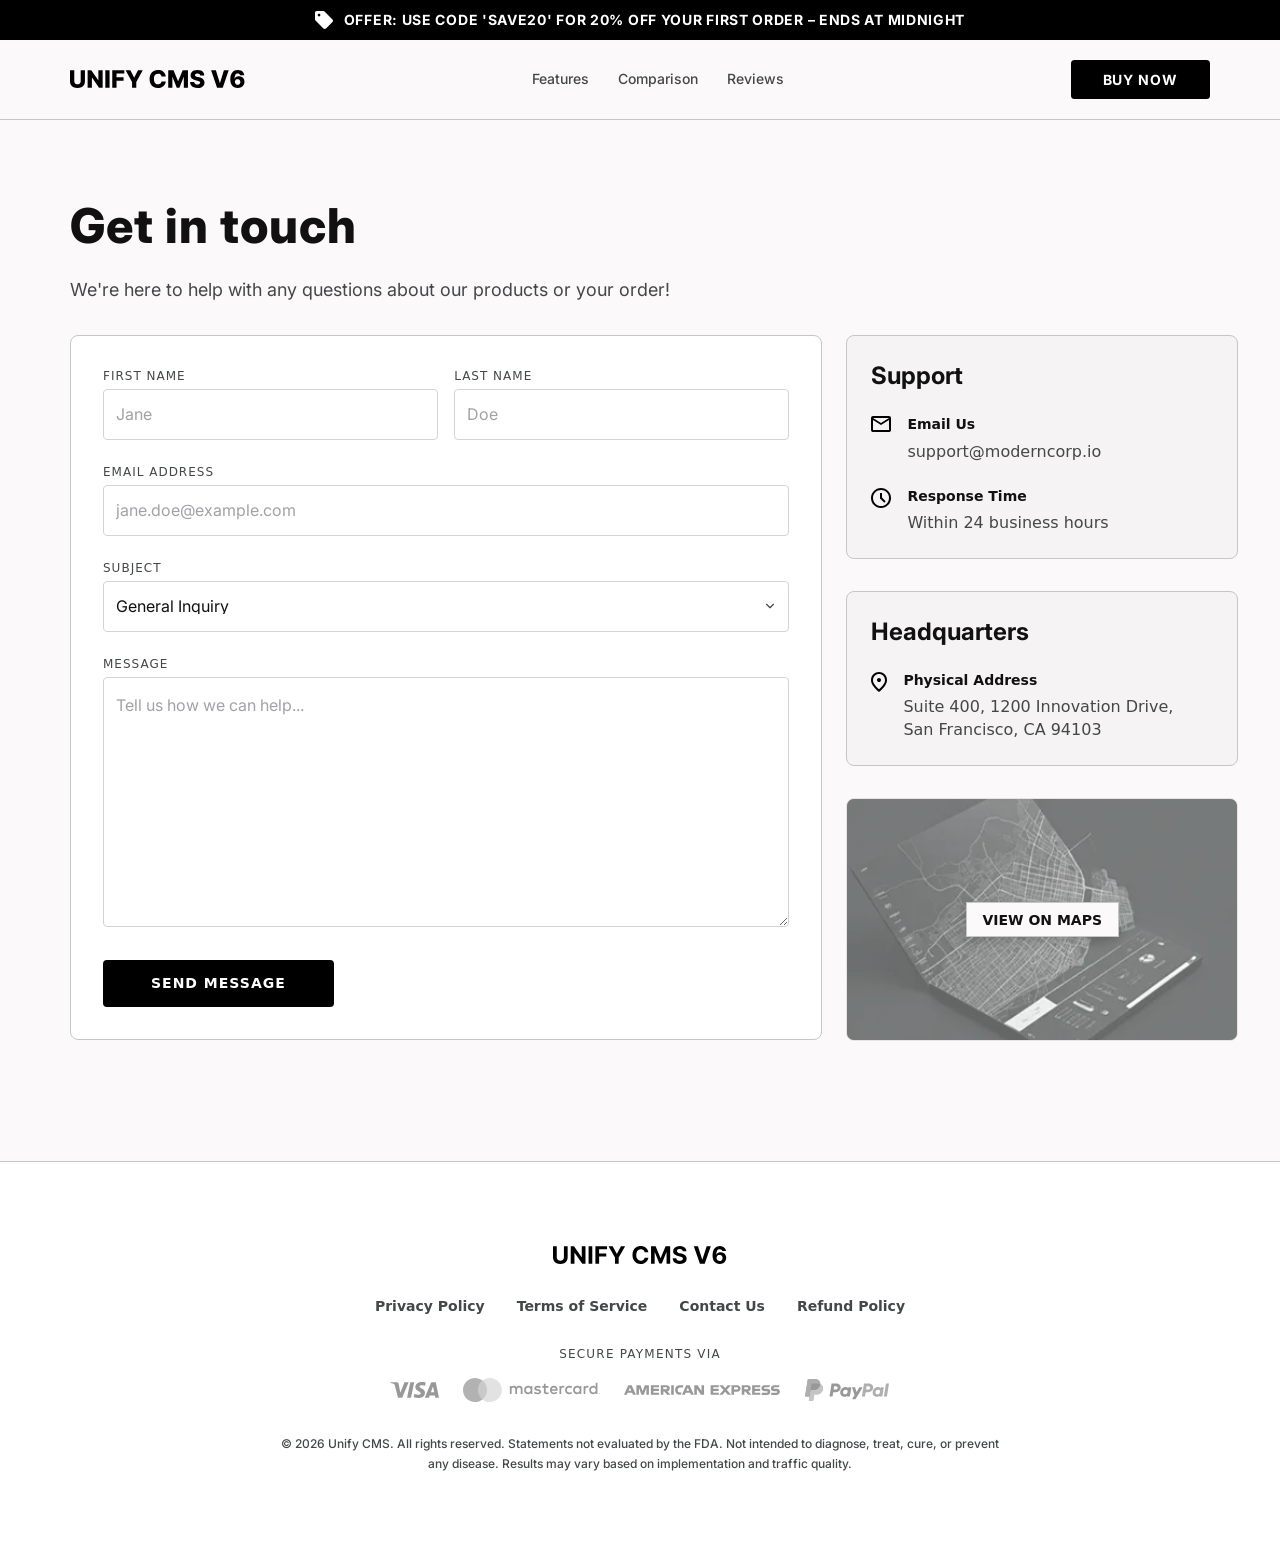
==== commit 77b5b3ae: "fixing: replace all svg to img-svg" ====
--- a/contact.html
+++ b/contact.html
@@ -49,28 +49,24 @@
   </div>
 
   <!-- SITE HEADER -->
-  <header class="site-header-unify header-section">
-    <section class="landing-header">
-      <div
-        class="container-unify landing-container header-unify-wrapper d-flex align-items-center justify-content-between">
-        <a class="brand-unify landing-logo" href="/">
-           <img src="./images/UNIFY-brand-logo.svg" class="unify-brand" alt="Brand Logo" />
-          <!-- <span class="landing-logo-text">UNIFY CMS V6</span> -->
-        </a>
-
-        <nav class="desktop-nav">
-          <ul class="nav-unify landing-nav">
-            <li><a class="nav-link-unify" href="#features">Features</a></li>
-            <li><a class="nav-link-unify" href="#comparison">Comparison</a></li>
-            <li><a class="nav-link-unify" href="#reviews">Reviews</a></li>
-          </ul>
-        </nav>
-
-        <div class="header-actions-unify landing-header-actions">
-          <a href="#order" class="landing-btn-buy">BUY NOW</a>
-        </div>
-      </div>
-    </section>
+  <header class="site-header-unify landing-header header-section">
+    <div class="container-unify landing-container header-unify-wrapper d-flex align-items-center justify-content-between">
+      <a class="brand-unify landing-logo" href="/">
+        <img src="./images/UNIFY-brand-logo.svg" class="unify-brand" alt="Brand Logo" />
+      </a>
+
+      <nav class="desktop-nav">
+        <ul class="nav-unify landing-nav">
+          <li><a class="nav-link-unify" href="#features">Features</a></li>
+          <li><a class="nav-link-unify" href="#comparison">Comparison</a></li>
+          <li><a class="nav-link-unify" href="#reviews">Reviews</a></li>
+        </ul>
+      </nav>
+
+      <div class="header-actions-unify landing-header-actions">
+        <a href="#order" class="landing-btn-buy">BUY NOW</a>
+      </div>
+    </div>
   </header>
 
   <main class="contact-main-area">
@@ -153,10 +149,11 @@
               
               <div class="sidebar-info-item">
                 <div class="info-icon-box">
-                  <svg class="sidebar-svg-icon" viewBox="0 0 24 24" fill="none" stroke="currentColor" stroke-width="2" stroke-linecap="round" stroke-linejoin="round">
+                  <img src="./images/icon-mail.svg" class="" alt="icon mail" />
+                  <!-- <svg class="sidebar-svg-icon" viewBox="0 0 24 24" fill="none" stroke="currentColor" stroke-width="2" stroke-linecap="round" stroke-linejoin="round">
                     <path d="M4 4h16c1.1 0 2 .9 2 2v12c0 1.1-.9 2-2 2H4c-1.1 0-2-.9-2-2V6c0-1.1.9-2 2-2z"></path>
                     <polyline points="22,6 12,13 2,6"></polyline>
-                  </svg>
+                  </svg> -->
                 </div>
                 <div class="info-text-box">
                   <div class="info-text-label">Email Us</div>
@@ -166,10 +163,11 @@
   
               <div class="sidebar-info-item">
                 <div class="info-icon-box">
-                  <svg class="sidebar-svg-icon" viewBox="0 0 24 24" fill="none" stroke="currentColor" stroke-width="2" stroke-linecap="round" stroke-linejoin="round">
+                  <img src="./images/icon-clock.svg" class="" alt="icon clock" />
+                  <!-- <svg class="sidebar-svg-icon" viewBox="0 0 24 24" fill="none" stroke="currentColor" stroke-width="2" stroke-linecap="round" stroke-linejoin="round">
                     <circle cx="12" cy="12" r="10"></circle>
                     <polyline points="12 6 12 12 16 14"></polyline>
-                  </svg>
+                  </svg> -->
                 </div>
                 <div class="info-text-box">
                   <div class="info-text-label">Response Time</div>
@@ -184,10 +182,11 @@
               
               <div class="sidebar-info-item">
                 <div class="info-icon-box">
-                  <svg class="sidebar-svg-icon" viewBox="0 0 24 24" fill="none" stroke="currentColor" stroke-width="2" stroke-linecap="round" stroke-linejoin="round">
+                  <img src="./images/icon-location.svg" class="" alt="icon location" />
+                  <!-- <svg class="sidebar-svg-icon" viewBox="0 0 24 24" fill="none" stroke="currentColor" stroke-width="2" stroke-linecap="round" stroke-linejoin="round">
                     <path d="M21 10c0 7-9 13-9 13s-9-6-9-13a9 9 0 0 1 18 0z"></path>
                     <circle cx="12" cy="10" r="3"></circle>
-                  </svg>
+                  </svg> -->
                 </div>
                 <div class="info-text-box">
                   <div class="info-text-label">Physical Address</div>
--- a/css/style.css
+++ b/css/style.css
@@ -1123,6 +1123,12 @@
   font-weight: 700;
   opacity: 40%;
 }
+.landing-table-minus img {
+  display: block;
+  width: 1.2500vw;
+  height: auto;
+  background-size: cover;
+}
 
 /* --------------------------------------------------------------------------
    HOMEPAGE SECTION 11: TODAY CTA
--- a/css/responsive.css
+++ b/css/responsive.css
@@ -517,6 +517,11 @@
     line-height: 14px;  
     border-color: #C4C7C7;  
   }
+  .landing-table-minus img {
+    width: 16px;
+    height: auto;
+    background-size: cover;
+  }
   
   .landing-table svg,
   .landing-table-highlight img {
--- a/css/contact.css
+++ b/css/contact.css
@@ -144,7 +144,8 @@
   color: var(--text-primary);
 }
 
-.sidebar-svg-icon {
+.sidebar-svg-icon,
+.info-icon-box img {
   display: block;
 }
 
@@ -443,8 +444,8 @@
   }
   .sidebar-svg-icon {
     width: 1.5625vw;
-    height: 1.5625vw;
-    margin-top: 0.1563vw; /* 2px */
+    height: auto;
+    background-size: cover;
   }
   .info-text-label {
     font-size: 1.0938vw;
@@ -663,8 +664,8 @@
   }
 
   .sidebar-svg-icon {
-    width: 16px;
-    height: 16px;
+    width: 20px;
+    height: auto;
   }
 
   .info-text-label {
@@ -843,7 +844,8 @@
 
   .sidebar-svg-icon {
     width: 20px;
-    height: 20px;
+    height: auto;
+    background-size: cover;
   }
 
   .info-text-label {
